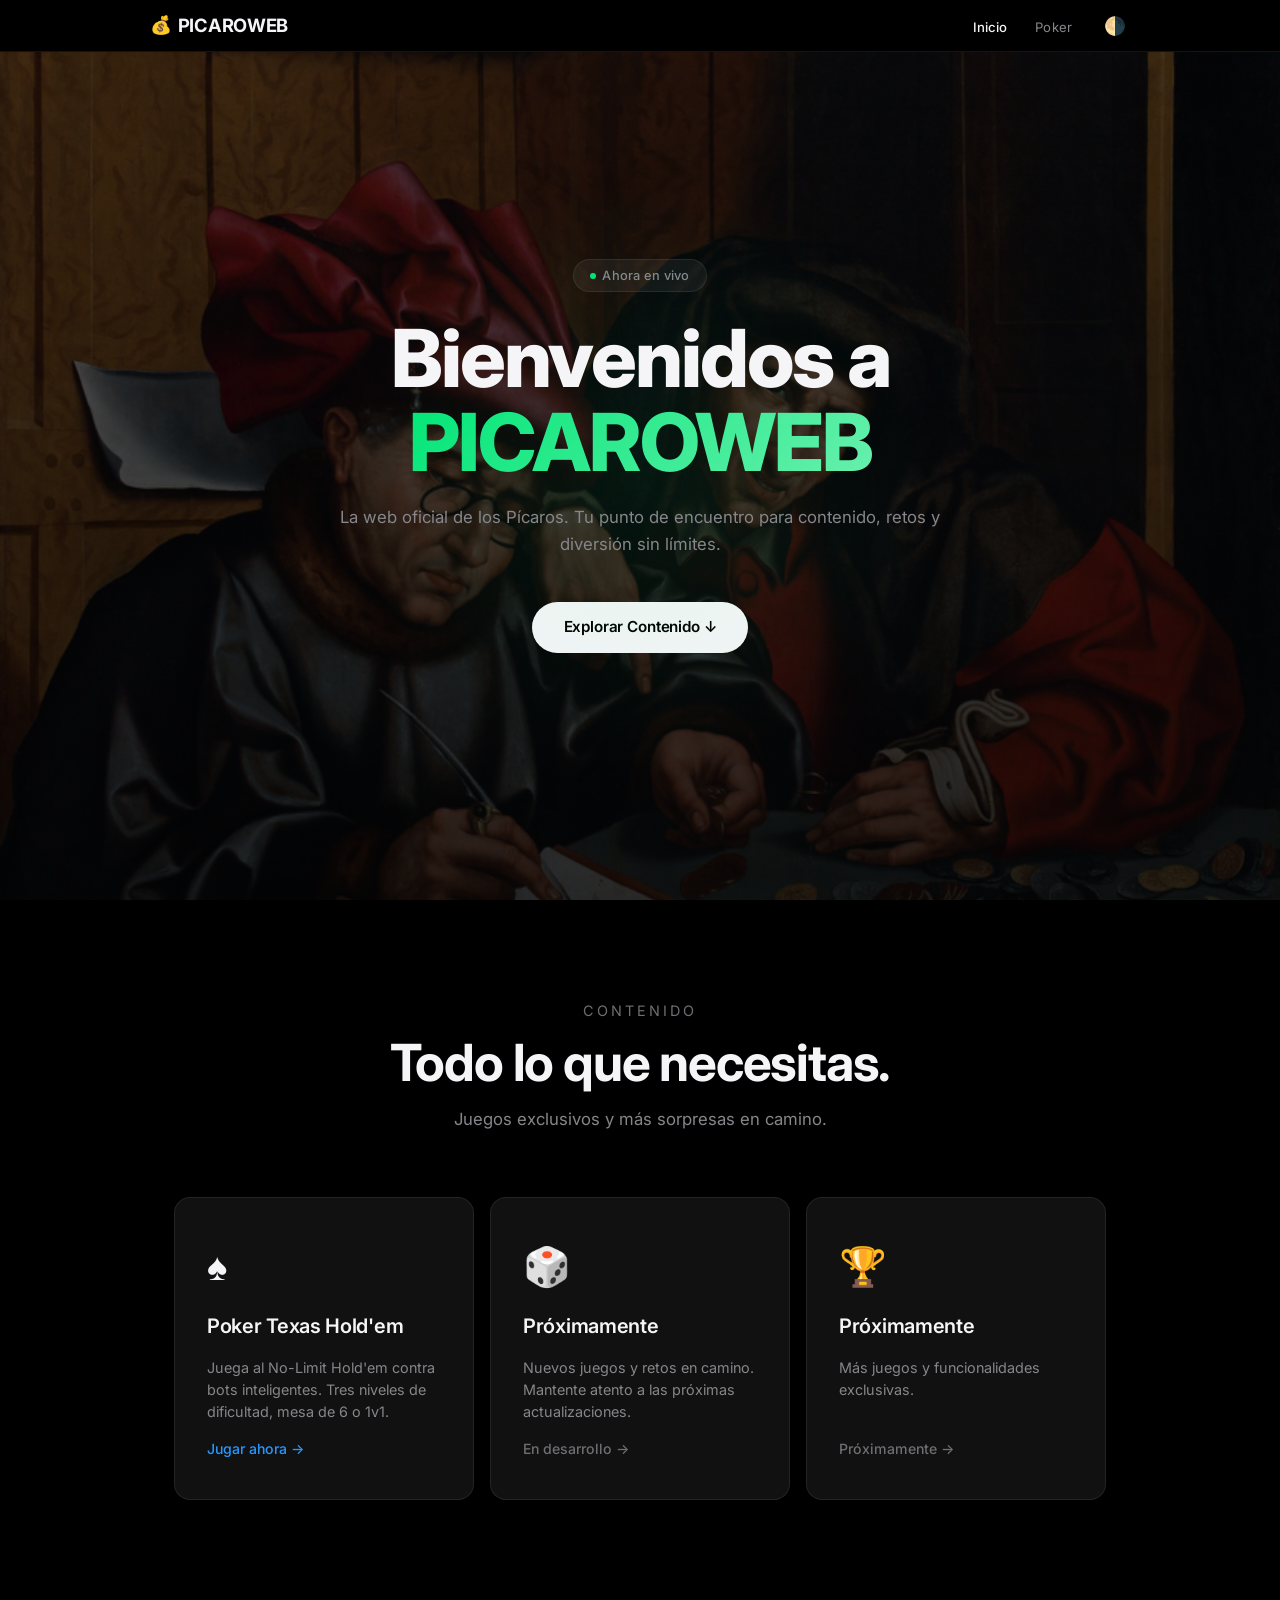
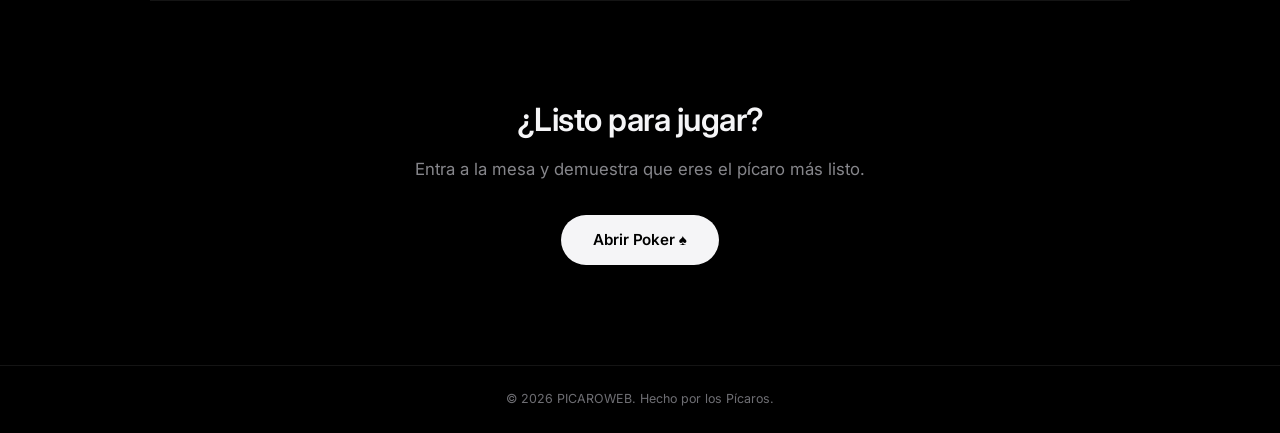
==== index.html @ 80fe86e7 "Add files via upload" ====
<!DOCTYPE html>
<html lang="es">

<head>
    <meta charset="UTF-8">
    <meta name="viewport" content="width=device-width, initial-scale=1.0">
    <meta name="description" content="PICAROWEB — La web oficial de los Pícaros. Juegos, contenido y más.">
    <meta name="theme-color" content="#000000">
    <title>PICAROWEB — La Web de los Pícaros</title>
    <link rel="stylesheet" href="css/global.css">
    <link rel="icon"
        href="data:image/svg+xml,<svg xmlns='http://www.w3.org/2000/svg' viewBox='0 0 100 100'><text y='.9em' font-size='90'>💰</text></svg>">
</head>

<body>
    <div class="page">

        <!-- ============ HERO ============ -->
        <section class="hero">
            <div class="hero-badge">
                <span class="dot"></span>
                Ahora en vivo
            </div>

            <h1 class="headline-xl hero-title">
                Bienvenidos a<br><span class="accent">PICAROWEB</span>
            </h1>

            <p class="body-text hero-subtitle">
                La web oficial de los Pícaros. Tu punto de encuentro para contenido, retos y diversión sin límites.
            </p>

            <div class="btn-group">
                <a href="#explorar" class="btn btn-primary">Explorar Contenido ↓</a>
            </div>
        </section>

        <!-- ============ FEATURES ============ -->
        <section class="section" id="explorar">
            <span class="body-text-sm"
                style="text-transform:uppercase; letter-spacing:3px; margin-bottom:12px;">Contenido</span>
            <h2 class="headline-lg fade-in">Todo lo que necesitas.</h2>
            <p class="body-text mt-sm fade-in" style="margin-left:auto;margin-right:auto;">
                Juegos exclusivos y más sorpresas en camino.
            </p>

            <div class="features-grid mt-lg">
                <!-- Poker Card -->
                <a href="poker.html" class="feature-card fade-in" style="text-decoration:none;">
                    <span class="card-icon">♠</span>
                    <h3 class="card-title">Poker Texas Hold'em</h3>
                    <p class="card-desc">
                        Juega al No-Limit Hold'em contra bots inteligentes.
                        Tres niveles de dificultad, mesa de 6 o 1v1.
                    </p>
                    <span class="card-link">Jugar ahora</span>
                </a>

                <!-- Coming Soon Card -->
                <div class="feature-card fade-in">
                    <span class="card-icon">🎲</span>
                    <h3 class="card-title">Próximamente</h3>
                    <p class="card-desc">
                        Nuevos juegos y retos en camino. Mantente atento a las próximas actualizaciones.
                    </p>
                    <span class="card-link" style="color:var(--text-muted);">En desarrollo</span>
                </div>

                <!-- Coming Soon Card 2 -->
                <div class="feature-card fade-in">
                    <span class="card-icon">🏆</span>
                    <h3 class="card-title">Próximamente</h3>
                    <p class="card-desc">
                        Más juegos y funcionalidades exclusivas.
                    </p>
                    <span class="card-link" style="color:var(--text-muted);">Próximamente</span>
                </div>
            </div>
        </section>

        <!-- ============ CTA SECTION ============ -->
        <div class="divider"></div>
        <section class="section fade-in">
            <h2 class="headline-md">¿Listo para jugar?</h2>
            <p class="body-text mt-sm mx-auto">
                Entra a la mesa y demuestra que eres el pícaro más listo.
            </p>
            <div class="mt-md">
                <a href="poker.html" class="btn btn-primary">Abrir Poker ♠</a>
            </div>
        </section>

        <!-- ============ FOOTER ============ -->
        <footer class="footer">
            <p class="footer-text">© 2026 PICAROWEB. Hecho por los Pícaros.</p>
        </footer>
    </div>

    <script src="js/nav.js"></script>
    <script>injectNav('home');</script>
</body>

</html>
---- css/global.css ----
/* ============================================================
   global.css — PICAROWEB Shared Design System
   Apple-inspired clean, minimal aesthetics
   ============================================================ */

@import url('https://fonts.googleapis.com/css2?family=Inter:wght@300;400;500;600;700;800;900&display=swap');

/* ---- CSS Variables ---- */
:root {
    --bg: #000000;
    --bg-alt: #0a0a0a;
    --bg-card: #111111;
    --bg-card-hover: #1a1a1a;
    --surface: #161616;
    --border: rgba(255, 255, 255, 0.08);
    --border-hover: rgba(255, 255, 255, 0.15);
    --text: #f5f5f7;
    --text-dim: #86868b;
    --text-muted: #6e6e73;
    --accent: #00e676;
    --accent-glow: rgba(0, 230, 118, 0.15);
    --accent-blue: #2997ff;
    --accent-purple: #bf5af2;
    --accent-orange: #ff9f0a;
    --accent-red: #ff453a;
    --white: #f5f5f7;
    --font: 'Inter', -apple-system, BlinkMacSystemFont, 'Segoe UI', sans-serif;
    --nav-height: 52px;
    --transition: 0.3s cubic-bezier(0.25, 0.1, 0.25, 1);
    --transition-slow: 0.6s cubic-bezier(0.25, 0.1, 0.25, 1);
    --shadow-sm: 0 2px 8px rgba(0, 0, 0, 0.3);
    --shadow-md: 0 4px 20px rgba(0, 0, 0, 0.4);
    --shadow-lg: 0 8px 40px rgba(0, 0, 0, 0.5);
    --radius: 16px;
    --radius-sm: 10px;
    --radius-lg: 24px;
}

/* ---- Light Mode Overrides ---- */
:root.light-mode {
    --bg: #ffffff;
    --bg-alt: #f0f0f5;
    --bg-card: #f9f9fb;
    --bg-card-hover: #ffffff;
    --surface: #f5f5f7;
    --border: rgba(0, 0, 0, 0.1);
    --border-hover: rgba(0, 0, 0, 0.2);
    --text: #1d1d1f;
    --text-dim: #424245;
    --text-muted: #86868b;
    --accent: #2c9c58;
}

/* ---- Reset ---- */
*,
*::before,
*::after {
    box-sizing: border-box;
    margin: 0;
    padding: 0;
}

html {
    scroll-behavior: smooth;
    -webkit-text-size-adjust: 100%;
}

body {
    font-family: var(--font);
    background: var(--bg);
    color: var(--text);
    line-height: 1.5;
    -webkit-font-smoothing: antialiased;
    -moz-osx-font-smoothing: grayscale;
    overflow-x: hidden;
}

a {
    color: inherit;
    text-decoration: none;
}

img {
    max-width: 100%;
    display: block;
}

button {
    font-family: var(--font);
    cursor: pointer;
}

/* ---- Navigation ---- */
.nav {
    position: fixed;
    top: 0;
    left: 0;
    right: 0;
    height: var(--nav-height);
    background: rgba(0, 0, 0, 0.72);
    backdrop-filter: saturate(180%) blur(20px);
    -webkit-backdrop-filter: saturate(180%) blur(20px);
    border-bottom: 1px solid var(--border);
    z-index: 9999;
    display: flex;
    align-items: center;
    justify-content: center;
}

.nav-inner {
    width: 100%;
    max-width: 1024px;
    padding: 0 22px;
    display: flex;
    align-items: center;
    justify-content: space-between;
}

.nav-brand {
    font-size: 1.15rem;
    font-weight: 700;
    letter-spacing: -0.3px;
    color: var(--text);
    display: flex;
    align-items: center;
    gap: 6px;
    transition: var(--transition);
}

.nav-brand:hover {
    opacity: 0.8;
}

.nav-brand .brand-icon {
    font-size: 1.1rem;
}

.nav-links {
    display: flex;
    align-items: center;
    gap: 28px;
    list-style: none;
}

.nav-links a {
    font-size: 0.82rem;
    font-weight: 400;
    color: var(--text-dim);
    transition: var(--transition);
    letter-spacing: 0.01em;
}

.nav-links a:hover {
    color: var(--text);
}

.nav-links a.active {
    color: var(--text);
    font-weight: 500;
}

/* Mobile hamburger */
.nav-toggle {
    display: none;
    background: none;
    border: none;
    color: var(--text);
    font-size: 1.4rem;
    padding: 4px;
}

.nav-mobile-menu {
    display: none;
    position: fixed;
    top: var(--nav-height);
    left: 0;
    right: 0;
    bottom: 0;
    background: rgba(0, 0, 0, 0.95);
    backdrop-filter: blur(20px);
    -webkit-backdrop-filter: blur(20px);
    z-index: 9998;
    flex-direction: column;
    align-items: center;
    justify-content: flex-start;
    padding-top: 60px;
    gap: 4px;
}

.nav-mobile-menu.open {
    display: flex;
}

.nav-mobile-menu a {
    font-size: 1.1rem;
    font-weight: 400;
    color: var(--text-dim);
    padding: 16px 40px;
    width: 100%;
    text-align: center;
    border-bottom: 1px solid var(--border);
    transition: var(--transition);
}

.nav-mobile-menu a:hover {
    color: var(--text);
    background: rgba(255, 255, 255, 0.03);
}

@media (max-width: 768px) {
    .nav-links {
        display: none;
    }

    .nav-toggle {
        display: block;
    }
}

/* ---- Page Container ---- */
.page {
    padding-top: var(--nav-height);
    min-height: 100vh;
}

/* ---- Typography ---- */
.headline-xl {
    font-size: clamp(2.8rem, 7vw, 5rem);
    font-weight: 800;
    letter-spacing: -2px;
    line-height: 1.05;
}

.headline-lg {
    font-size: clamp(2rem, 5vw, 3.2rem);
    font-weight: 700;
    letter-spacing: -1.2px;
    line-height: 1.1;
}

.headline-md {
    font-size: clamp(1.4rem, 3vw, 2rem);
    font-weight: 600;
    letter-spacing: -0.5px;
    line-height: 1.2;
}

.body-text {
    font-size: 1.05rem;
    color: var(--text-dim);
    line-height: 1.6;
    font-weight: 400;
    max-width: 600px;
}

.body-text-sm {
    font-size: 0.9rem;
    color: var(--text-muted);
    line-height: 1.5;
}

/* ---- Sections ---- */
.section {
    padding: 100px 24px;
    display: flex;
    flex-direction: column;
    align-items: center;
    text-align: center;
    position: relative;
}

.section-narrow {
    max-width: 980px;
    margin: 0 auto;
    width: 100%;
}

/* ---- Hero Section ---- */
.hero {
    min-height: calc(100vh - var(--nav-height));
    display: flex;
    flex-direction: column;
    align-items: center;
    justify-content: center;
    text-align: center;
    padding: 80px 24px 120px;
    position: relative;
    overflow: hidden;
    background: linear-gradient(rgba(0, 0, 0, 0.6), rgba(0, 0, 0, 0.8)), url('../Cuadromoneda.jpg') center/cover no-repeat;
}

.hero::before {
    content: '';
    position: absolute;
    width: 600px;
    height: 600px;
    border-radius: 50%;
    background: radial-gradient(circle, var(--accent-glow) 0%, transparent 70%);
    top: 50%;
    left: 50%;
    transform: translate(-50%, -50%);
    pointer-events: none;
    opacity: 0.5;
}

.hero-badge {
    display: inline-flex;
    align-items: center;
    gap: 6px;
    padding: 6px 16px;
    border-radius: 100px;
    background: rgba(255, 255, 255, 0.06);
    border: 1px solid var(--border);
    font-size: 0.8rem;
    color: var(--text-dim);
    font-weight: 500;
    margin-bottom: 24px;
    letter-spacing: 0.02em;
}

.hero-badge .dot {
    width: 6px;
    height: 6px;
    border-radius: 50%;
    background: var(--accent);
    animation: pulse-dot 2s ease infinite;
}

.hero-title {
    margin-bottom: 20px;
    position: relative;
    z-index: 1;
}

.hero-title .accent {
    background: linear-gradient(135deg, var(--accent), #69f0ae);
    -webkit-background-clip: text;
    -webkit-text-fill-color: transparent;
    background-clip: text;
}

.hero-subtitle {
    margin-bottom: 44px;
    position: relative;
    z-index: 1;
}

/* ---- Buttons ---- */
.btn {
    display: inline-flex;
    align-items: center;
    justify-content: center;
    gap: 8px;
    padding: 14px 32px;
    border-radius: 100px;
    font-size: 0.95rem;
    font-weight: 600;
    border: none;
    transition: var(--transition);
    letter-spacing: -0.01em;
}

.btn:active {
    transform: scale(0.97);
}

.btn-primary {
    background: var(--text);
    color: var(--bg);
}

.btn-primary:hover {
    opacity: 0.85;
    transform: translateY(-1px);
}

.btn-secondary {
    background: transparent;
    color: var(--accent-blue);
    border: none;
    font-size: 0.95rem;
}

.btn-secondary:hover {
    text-decoration: underline;
}

.btn-outline {
    background: transparent;
    border: 1px solid var(--border-hover);
    color: var(--text);
}

.btn-outline:hover {
    background: rgba(255, 255, 255, 0.05);
    border-color: rgba(255, 255, 255, 0.25);
}

.btn-group {
    display: flex;
    gap: 12px;
    align-items: center;
    flex-wrap: wrap;
    justify-content: center;
}

/* ---- Feature Cards ---- */
.features-grid {
    display: grid;
    grid-template-columns: repeat(auto-fit, minmax(280px, 1fr));
    gap: 16px;
    max-width: 980px;
    width: 100%;
    padding: 0 24px;
    margin-top: 48px;
}

.feature-card {
    background: var(--bg-card);
    border: 1px solid var(--border);
    border-radius: var(--radius);
    padding: 40px 32px;
    text-align: left;
    transition: var(--transition);
    display: flex;
    flex-direction: column;
    gap: 16px;
    position: relative;
    overflow: hidden;
}

.feature-card:hover {
    border-color: var(--border-hover);
    background: var(--bg-card-hover);
    transform: translateY(-4px);
    box-shadow: var(--shadow-md);
}

.feature-card .card-icon {
    font-size: 2.4rem;
}

.feature-card .card-title {
    font-size: 1.25rem;
    font-weight: 600;
    letter-spacing: -0.3px;
}

.feature-card .card-desc {
    font-size: 0.9rem;
    color: var(--text-dim);
    line-height: 1.5;
}

.feature-card .card-link {
    font-size: 0.88rem;
    color: var(--accent-blue);
    font-weight: 500;
    display: inline-flex;
    align-items: center;
    gap: 4px;
    margin-top: auto;
    transition: var(--transition);
}

.feature-card .card-link:hover {
    gap: 8px;
}

.feature-card .card-link::after {
    content: '→';
}

/* ---- Divider ---- */
.divider {
    width: 100%;
    max-width: 980px;
    height: 1px;
    background: var(--border);
    margin: 0 auto;
}

/* ---- Footer ---- */
.footer {
    padding: 24px;
    text-align: center;
    border-top: 1px solid var(--border);
}

.footer-text {
    font-size: 0.78rem;
    color: var(--text-muted);
    font-weight: 400;
}

/* ---- Scroll Animations ---- */
.fade-in {
    opacity: 0;
    transform: translateY(30px);
    transition: opacity 0.7s ease, transform 0.7s ease;
}

.fade-in.visible {
    opacity: 1;
    transform: translateY(0);
}

/* ---- Animations ---- */
@keyframes pulse-dot {

    0%,
    100% {
        opacity: 1;
        transform: scale(1);
    }

    50% {
        opacity: 0.5;
        transform: scale(1.5);
    }
}

@keyframes float {

    0%,
    100% {
        transform: translateY(0);
    }

    50% {
        transform: translateY(-10px);
    }
}

/* ---- Utility ---- */
.mt-sm {
    margin-top: 16px;
}

.mt-md {
    margin-top: 32px;
}

.mt-lg {
    margin-top: 64px;
}

.text-center {
    text-align: center;
}

.mx-auto {
    margin-left: auto;
    margin-right: auto;
}

/* ---- Responsive ---- */
@media (max-width: 768px) {
    .section {
        padding: 64px 20px;
    }

    .hero {
        padding: 60px 20px 80px;
    }

    .features-grid {
        grid-template-columns: 1fr;
        padding: 0;
    }

    .feature-card {
        padding: 28px 24px;
    }
}

@media (max-width: 374px) {
    .headline-xl {
        font-size: 2.2rem;
        letter-spacing: -1px;
    }

    .hero-badge {
        font-size: 0.7rem;
    }
}
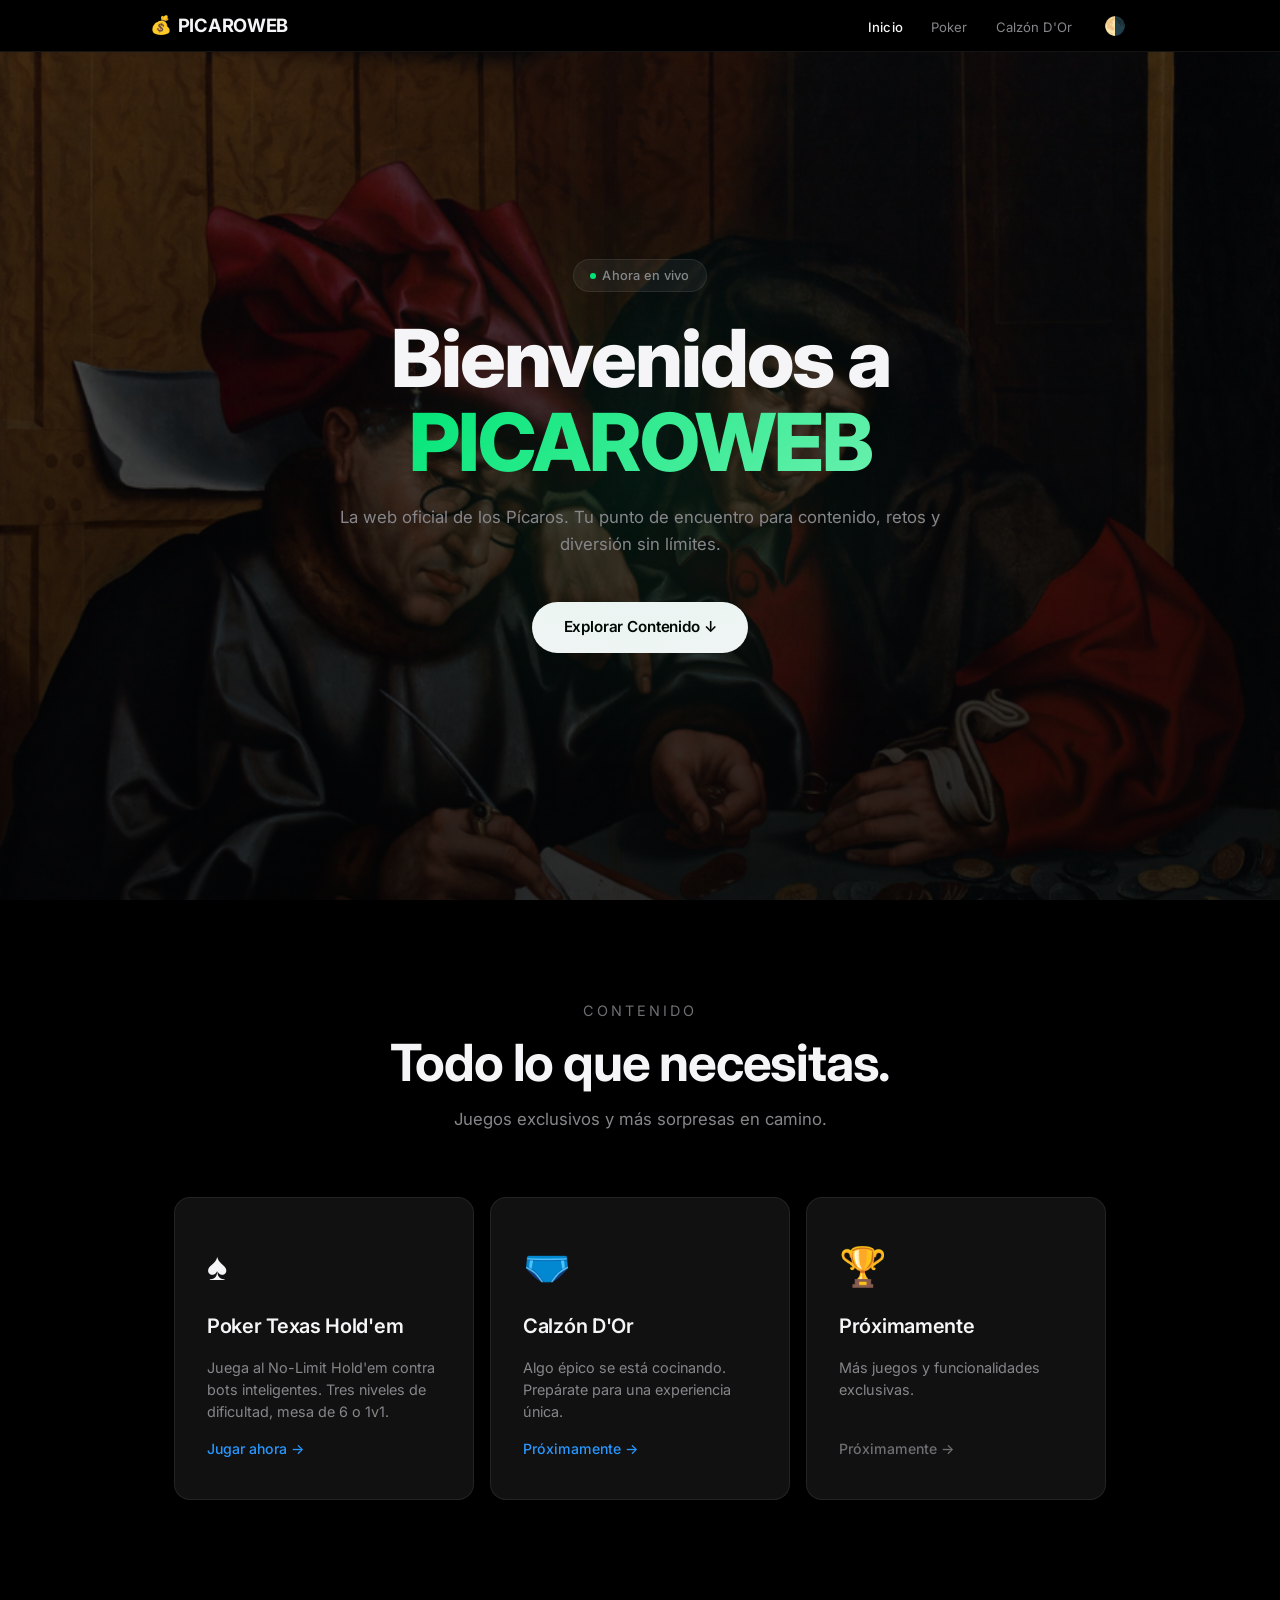
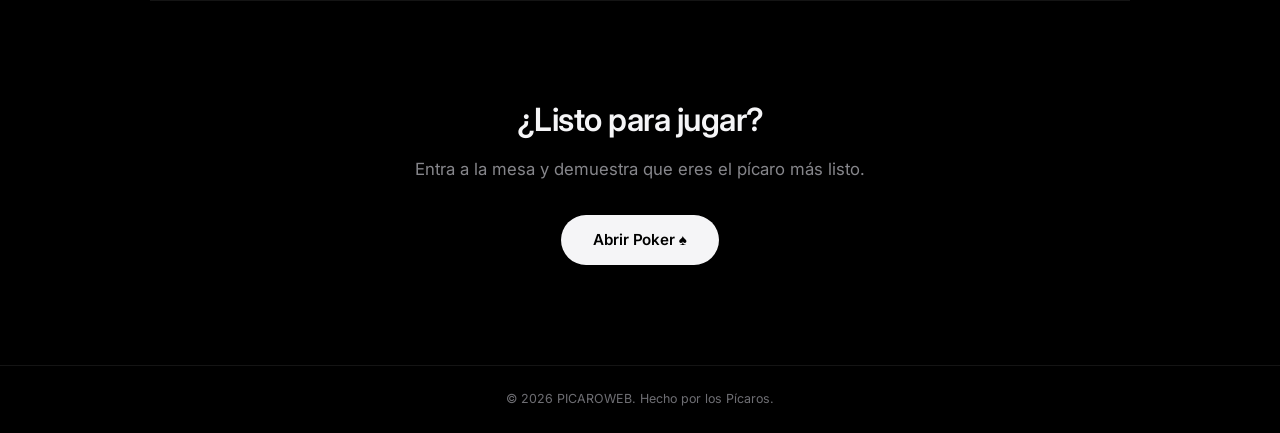
==== commit c61fa28a: "Add files via upload" ====
--- a/index.html
+++ b/index.html
@@ -56,15 +56,15 @@
                     <span class="card-link">Jugar ahora</span>
                 </a>
 
-                <!-- Coming Soon Card -->
-                <div class="feature-card fade-in">
-                    <span class="card-icon">🎲</span>
-                    <h3 class="card-title">Próximamente</h3>
+                <!-- Calzón D'Or Card -->
+                <a href="calzondor.html" class="feature-card fade-in" style="text-decoration:none;">
+                    <span class="card-icon">🩲</span>
+                    <h3 class="card-title">Calzón D'Or</h3>
                     <p class="card-desc">
-                        Nuevos juegos y retos en camino. Mantente atento a las próximas actualizaciones.
+                        Algo épico se está cocinando. Prepárate para una experiencia única.
                     </p>
-                    <span class="card-link" style="color:var(--text-muted);">En desarrollo</span>
-                </div>
+                    <span class="card-link">Próximamente</span>
+                </a>
 
                 <!-- Coming Soon Card 2 -->
                 <div class="feature-card fade-in">
--- a/css/global.css
+++ b/css/global.css
@@ -51,6 +51,32 @@
     --accent: #2c9c58;
 }
 
+/* Hero always has a dark background image, so force light text in light-mode */
+:root.light-mode .hero {
+    color: #f5f5f7;
+}
+
+:root.light-mode .hero .headline-xl,
+:root.light-mode .hero .hero-title {
+    color: #f5f5f7;
+}
+
+:root.light-mode .hero .body-text,
+:root.light-mode .hero .hero-subtitle {
+    color: rgba(255, 255, 255, 0.7);
+}
+
+:root.light-mode .hero .hero-badge {
+    background: rgba(255, 255, 255, 0.1);
+    border-color: rgba(255, 255, 255, 0.15);
+    color: rgba(255, 255, 255, 0.7);
+}
+
+:root.light-mode .hero .btn-primary {
+    background: #f5f5f7;
+    color: #1d1d1f;
+}
+
 /* ---- Reset ---- */
 *,
 *::before,
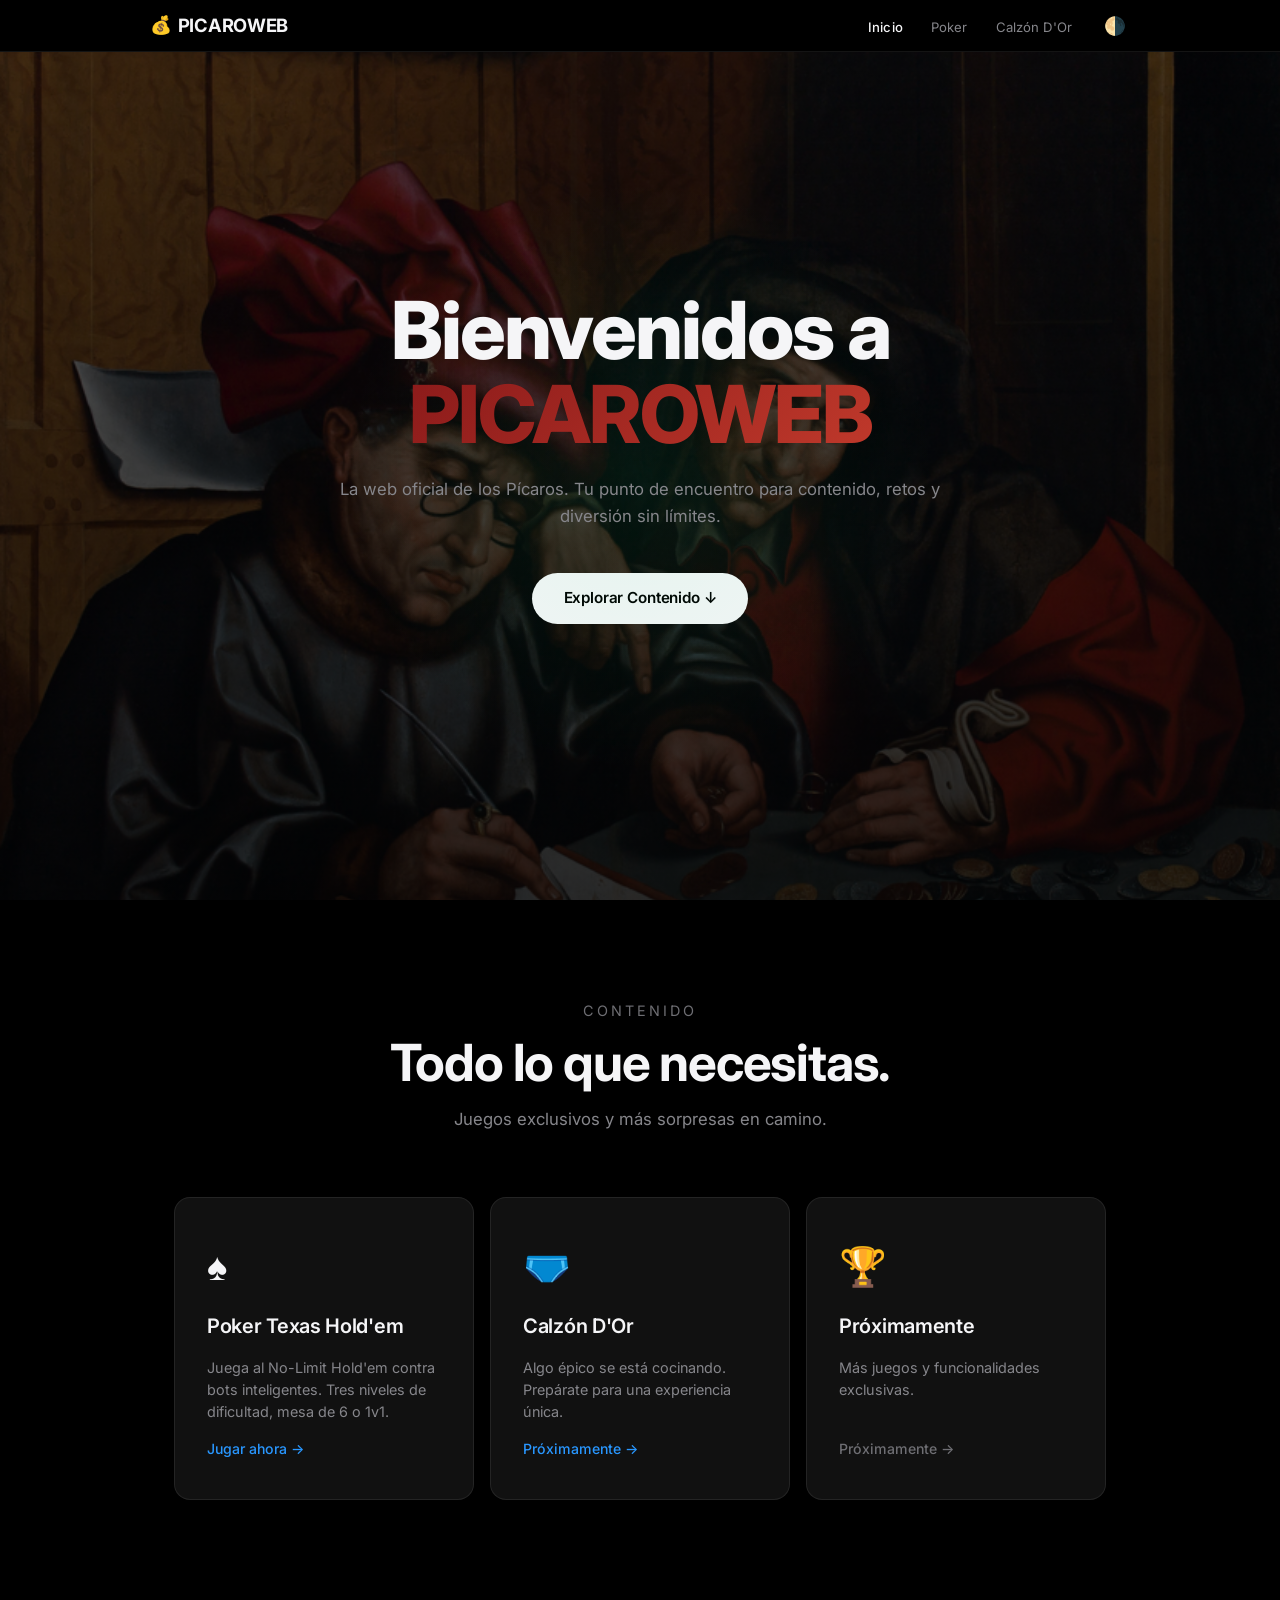
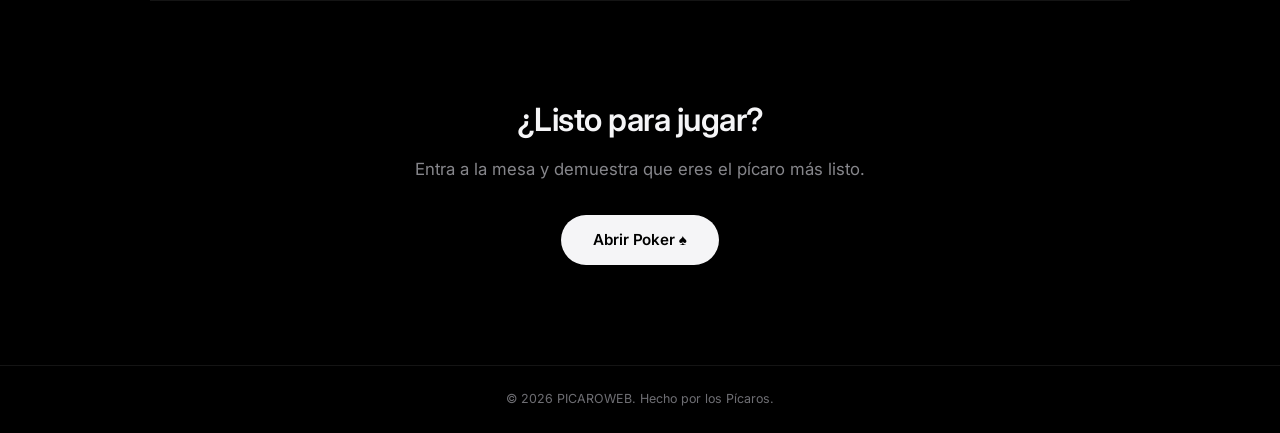
==== commit 816ede67: "Add files via upload" ====
--- a/index.html
+++ b/index.html
@@ -7,7 +7,7 @@
     <meta name="description" content="PICAROWEB — La web oficial de los Pícaros. Juegos, contenido y más.">
     <meta name="theme-color" content="#000000">
     <title>PICAROWEB — La Web de los Pícaros</title>
-    <link rel="stylesheet" href="css/global.css">
+    <link rel="stylesheet" href="css/global.css?v=3">
     <link rel="icon"
         href="data:image/svg+xml,<svg xmlns='http://www.w3.org/2000/svg' viewBox='0 0 100 100'><text y='.9em' font-size='90'>💰</text></svg>">
 </head>
@@ -17,10 +17,7 @@
 
         <!-- ============ HERO ============ -->
         <section class="hero">
-            <div class="hero-badge">
-                <span class="dot"></span>
-                Ahora en vivo
-            </div>
+
 
             <h1 class="headline-xl hero-title">
                 Bienvenidos a<br><span class="accent">PICAROWEB</span>
@@ -96,7 +93,7 @@
         </footer>
     </div>
 
-    <script src="js/nav.js"></script>
+    <script src="js/nav.js?v=3"></script>
     <script>injectNav('home');</script>
 </body>
 
--- a/css/global.css
+++ b/css/global.css
@@ -133,6 +133,26 @@
     justify-content: center;
 }
 
+/* Light mode nav */
+:root.light-mode .nav {
+    background: rgba(255, 255, 255, 0.85);
+}
+
+:root.light-mode .nav-mobile-menu {
+    background: rgba(255, 255, 255, 0.97);
+}
+
+:root.light-mode .nav-mobile-menu a {
+    color: var(--text-dim);
+    border-bottom-color: var(--border);
+}
+
+:root.light-mode .nav-mobile-menu a:hover,
+:root.light-mode .nav-mobile-menu a.active {
+    color: var(--text);
+    background: rgba(0, 0, 0, 0.03);
+}
+
 .nav-inner {
     width: 100%;
     max-width: 1024px;
@@ -359,7 +379,7 @@
 }
 
 .hero-title .accent {
-    background: linear-gradient(135deg, var(--accent), #69f0ae);
+    background: linear-gradient(135deg, #8b1a1a, #c0392b);
     -webkit-background-clip: text;
     -webkit-text-fill-color: transparent;
     background-clip: text;
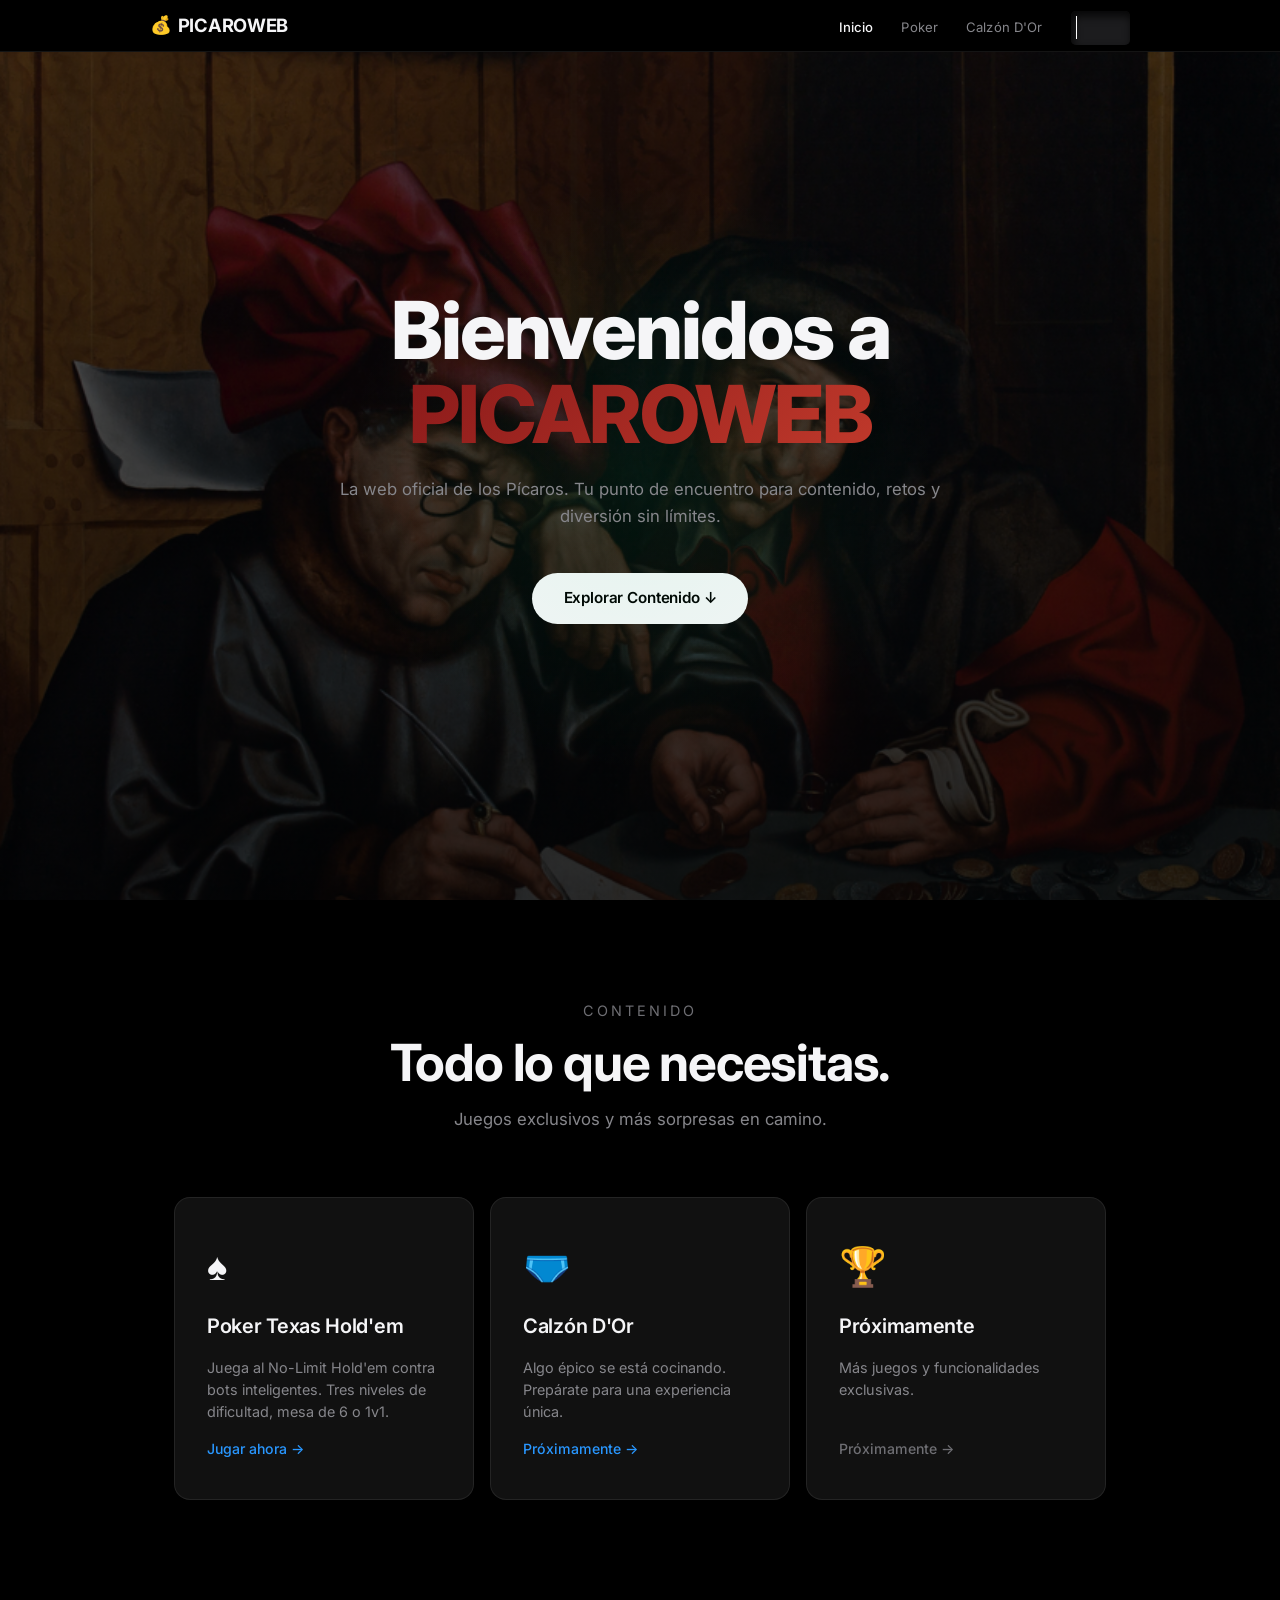
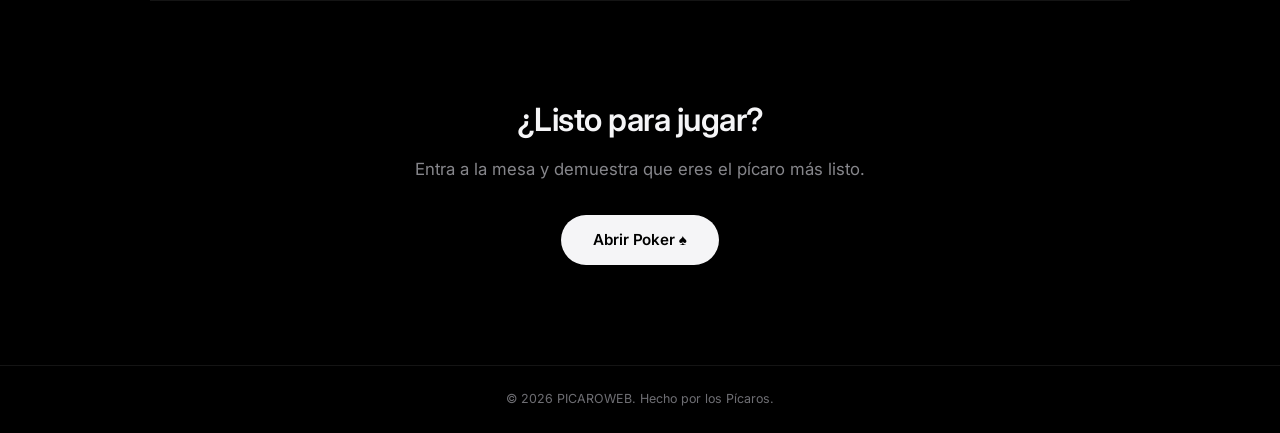
==== commit 5592aa12: "Add files via upload" ====
--- a/index.html
+++ b/index.html
@@ -7,7 +7,7 @@
     <meta name="description" content="PICAROWEB — La web oficial de los Pícaros. Juegos, contenido y más.">
     <meta name="theme-color" content="#000000">
     <title>PICAROWEB — La Web de los Pícaros</title>
-    <link rel="stylesheet" href="css/global.css?v=3">
+    <link rel="stylesheet" href="css/global.css?v=5">
     <link rel="icon"
         href="data:image/svg+xml,<svg xmlns='http://www.w3.org/2000/svg' viewBox='0 0 100 100'><text y='.9em' font-size='90'>💰</text></svg>">
 </head>
@@ -93,7 +93,7 @@
         </footer>
     </div>
 
-    <script src="js/nav.js?v=3"></script>
+    <script src="js/nav.js?v=5"></script>
     <script>injectNav('home');</script>
 </body>
 
--- a/css/global.css
+++ b/css/global.css
@@ -629,4 +629,60 @@
     .hero-badge {
         font-size: 0.7rem;
     }
+}
+
+/* ---- THEME SWITCH UIVERSE BY Praashoo7 ---- */
+.theme-switch {
+    font-size: 17px;
+    position: relative;
+    display: inline-block;
+    width: 3.5em;
+    height: 2em;
+}
+
+.theme-switch input {
+    opacity: 0;
+    width: 0;
+    height: 0;
+}
+
+.theme-switch .slider {
+    position: absolute;
+    cursor: pointer;
+    top: 0;
+    left: 0;
+    right: 0;
+    bottom: 0;
+    background-color: #1c1c1e;
+    /* Dark mode base */
+    box-shadow: inset 2px 5px 10px rgba(0, 0, 0, 0.8);
+    transition: .4s;
+    border-radius: 5px;
+}
+
+.theme-switch .slider:before {
+    position: absolute;
+    content: "";
+    height: 1.4em;
+    width: 0.1em;
+    border-radius: 0px;
+    left: 0.3em;
+    bottom: 0.3em;
+    background-color: #ffffff;
+    /* Dark mode line */
+    transition: .4s;
+}
+
+body:root.light-mode .theme-switch .slider,
+.theme-switch input:checked+.slider {
+    background-color: #e5e5ea;
+    /* Light mode base */
+    box-shadow: inset 2px 5px 10px rgba(0, 0, 0, 0.1);
+}
+
+body:root.light-mode .theme-switch .slider:before,
+.theme-switch input:checked+.slider:before {
+    transform: translateX(2.8em) rotate(360deg);
+    background-color: #1d1d1f;
+    /* Light mode line */
 }
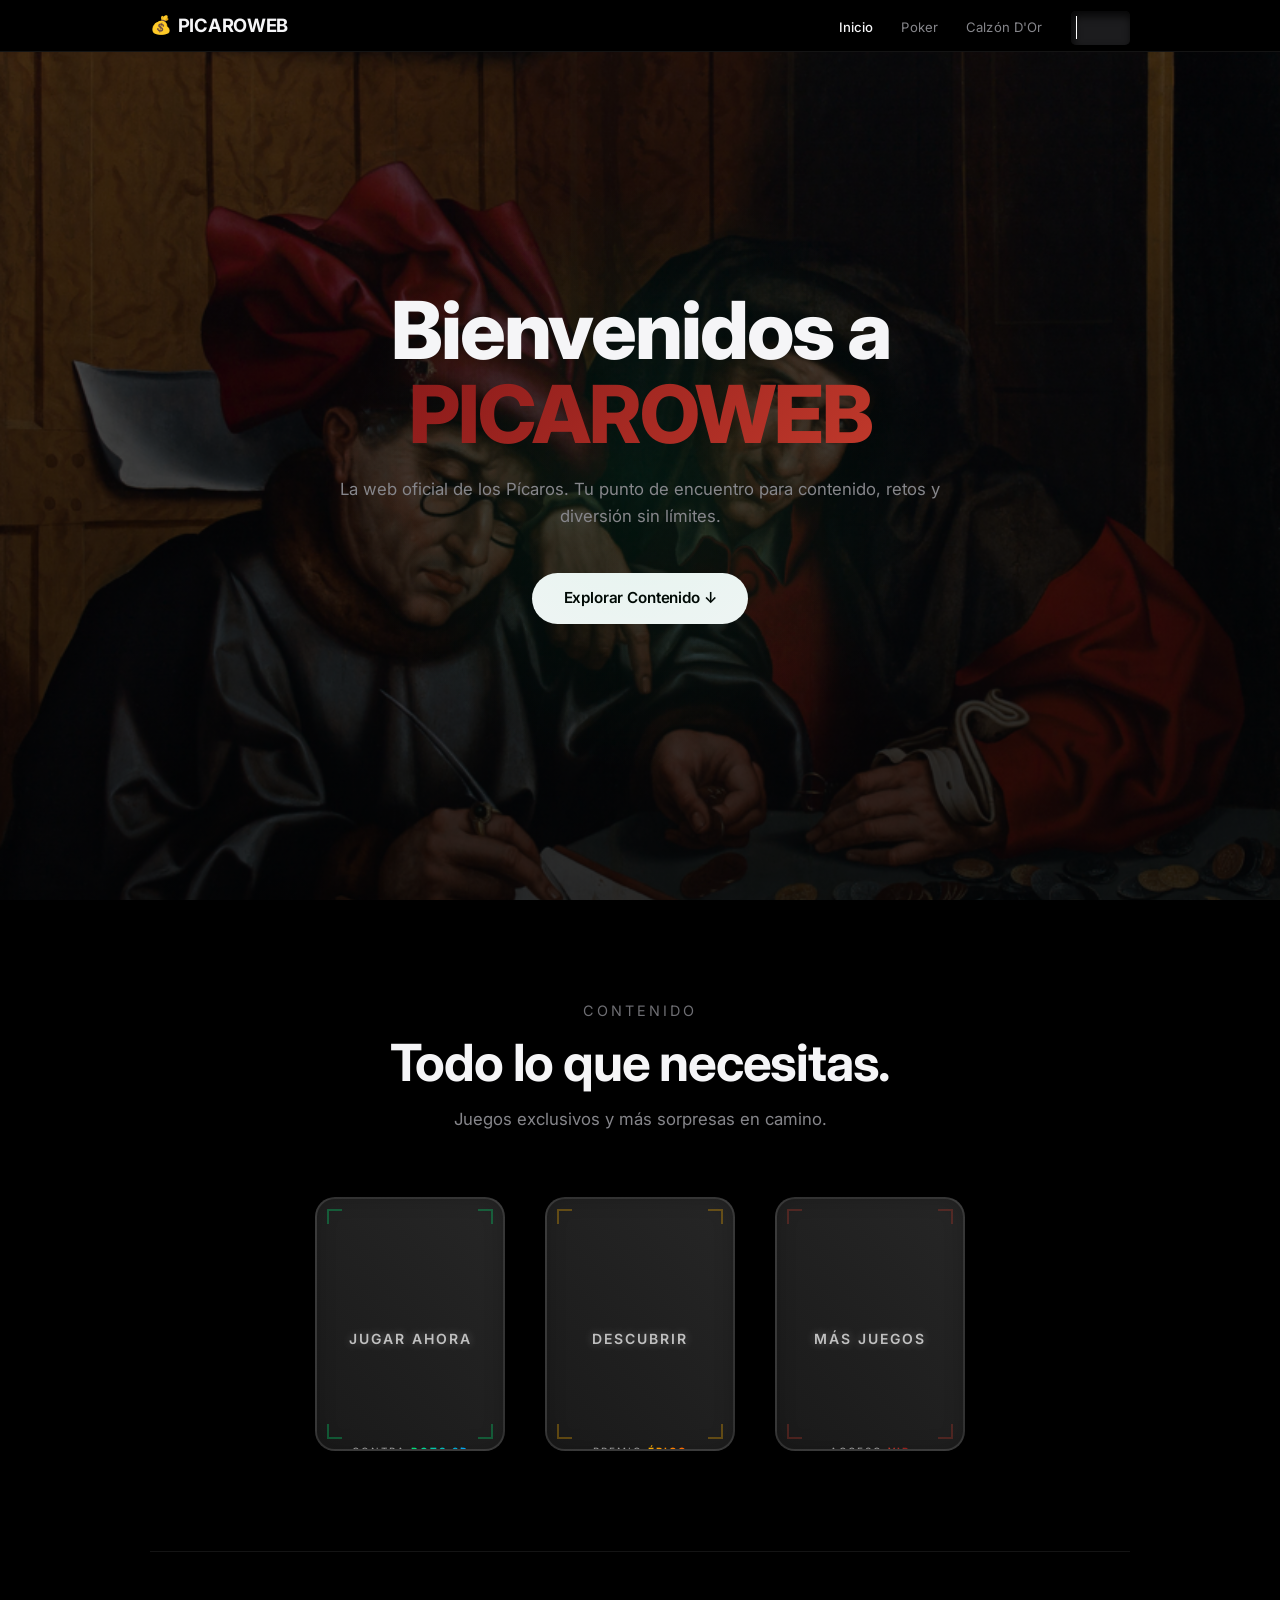
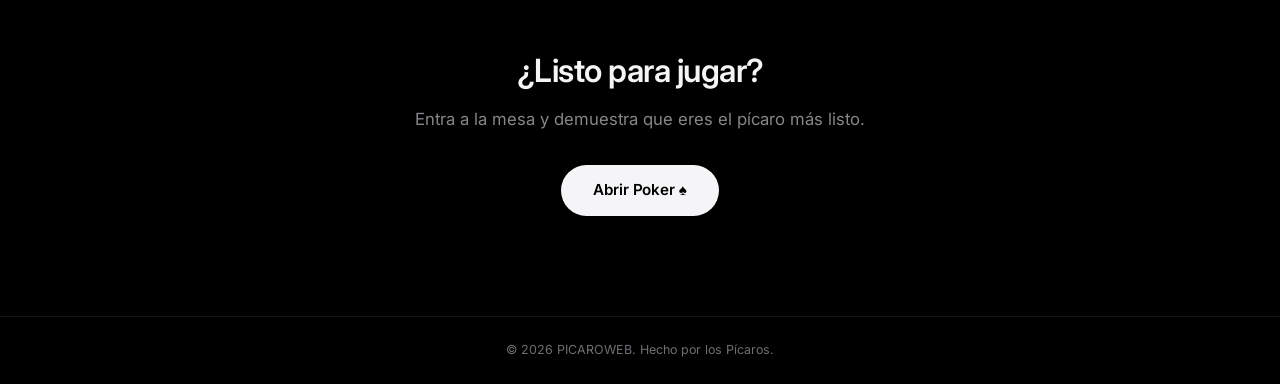
==== commit cd825330: "Add files via upload" ====
--- a/index.html
+++ b/index.html
@@ -41,37 +41,159 @@
                 Juegos exclusivos y más sorpresas en camino.
             </p>
 
-            <div class="features-grid mt-lg">
+            <div class="features-grid mt-lg"
+                style="display: flex; flex-wrap: wrap; justify-content: center; gap: 40px; border: none; background: transparent; padding:0;">
+
                 <!-- Poker Card -->
-                <a href="poker.html" class="feature-card fade-in" style="text-decoration:none;">
-                    <span class="card-icon">♠</span>
-                    <h3 class="card-title">Poker Texas Hold'em</h3>
-                    <p class="card-desc">
-                        Juega al No-Limit Hold'em contra bots inteligentes.
-                        Tres niveles de dificultad, mesa de 6 o 1v1.
-                    </p>
-                    <span class="card-link">Jugar ahora</span>
+                <a href="poker.html" class="cyber-container noselect theme-poker" style="text-decoration:none;">
+                    <div class="canvas">
+                        <div class="tracker tr-1"></div>
+                        <div class="tracker tr-2"></div>
+                        <div class="tracker tr-3"></div>
+                        <div class="tracker tr-4"></div>
+                        <div class="tracker tr-5"></div>
+                        <div class="tracker tr-6"></div>
+                        <div class="tracker tr-7"></div>
+                        <div class="tracker tr-8"></div>
+                        <div class="tracker tr-9"></div>
+                        <div class="tracker tr-10"></div>
+                        <div class="tracker tr-11"></div>
+                        <div class="tracker tr-12"></div>
+                        <div class="tracker tr-13"></div>
+                        <div class="tracker tr-14"></div>
+                        <div class="tracker tr-15"></div>
+                        <div class="tracker tr-16"></div>
+                        <div class="tracker tr-17"></div>
+                        <div class="tracker tr-18"></div>
+                        <div class="tracker tr-19"></div>
+                        <div class="tracker tr-20"></div>
+                        <div class="tracker tr-21"></div>
+                        <div class="tracker tr-22"></div>
+                        <div class="tracker tr-23"></div>
+                        <div class="tracker tr-24"></div>
+                        <div class="tracker tr-25"></div>
+                        <div class="cyber-card">
+                            <div class="cyber-card-content">
+                                <div class="cyber-card-glare"></div>
+                                <div class="cyber-lines"><span></span><span></span><span></span><span></span></div>
+                                <p class="cyber-prompt">JUGAR AHORA</p>
+                                <div class="cyber-title">POKER<br />HOLD'EM</div>
+                                <div class="glowing-elements">
+                                    <div class="glow-1"></div>
+                                    <div class="glow-2"></div>
+                                    <div class="glow-3"></div>
+                                </div>
+                                <div class="cyber-subtitle"><span>CONTRA</span><span class="cyber-highlight">BOTS
+                                        3D</span></div>
+                                <div class="card-particles"><span></span><span></span><span></span>
+                                    <span></span><span></span><span></span></div>
+                                <div class="corner-elements"><span></span><span></span><span></span><span></span></div>
+                                <div class="scan-line"></div>
+                            </div>
+                        </div>
+                    </div>
                 </a>
 
-                <!-- Calzón D'Or Card -->
-                <a href="calzondor.html" class="feature-card fade-in" style="text-decoration:none;">
-                    <span class="card-icon">🩲</span>
-                    <h3 class="card-title">Calzón D'Or</h3>
-                    <p class="card-desc">
-                        Algo épico se está cocinando. Prepárate para una experiencia única.
-                    </p>
-                    <span class="card-link">Próximamente</span>
+                <!-- Calzon D'Or Card -->
+                <a href="calzondor.html" class="cyber-container noselect theme-calzon" style="text-decoration:none;">
+                    <div class="canvas">
+                        <div class="tracker tr-1"></div>
+                        <div class="tracker tr-2"></div>
+                        <div class="tracker tr-3"></div>
+                        <div class="tracker tr-4"></div>
+                        <div class="tracker tr-5"></div>
+                        <div class="tracker tr-6"></div>
+                        <div class="tracker tr-7"></div>
+                        <div class="tracker tr-8"></div>
+                        <div class="tracker tr-9"></div>
+                        <div class="tracker tr-10"></div>
+                        <div class="tracker tr-11"></div>
+                        <div class="tracker tr-12"></div>
+                        <div class="tracker tr-13"></div>
+                        <div class="tracker tr-14"></div>
+                        <div class="tracker tr-15"></div>
+                        <div class="tracker tr-16"></div>
+                        <div class="tracker tr-17"></div>
+                        <div class="tracker tr-18"></div>
+                        <div class="tracker tr-19"></div>
+                        <div class="tracker tr-20"></div>
+                        <div class="tracker tr-21"></div>
+                        <div class="tracker tr-22"></div>
+                        <div class="tracker tr-23"></div>
+                        <div class="tracker tr-24"></div>
+                        <div class="tracker tr-25"></div>
+                        <div class="cyber-card">
+                            <div class="cyber-card-content">
+                                <div class="cyber-card-glare"></div>
+                                <div class="cyber-lines"><span></span><span></span><span></span><span></span></div>
+                                <p class="cyber-prompt">DESCUBRIR</p>
+                                <div class="cyber-title">CALZÓN<br />D'OR</div>
+                                <div class="glowing-elements">
+                                    <div class="glow-1"></div>
+                                    <div class="glow-2"></div>
+                                    <div class="glow-3"></div>
+                                </div>
+                                <div class="cyber-subtitle"><span>PREMIO</span><span
+                                        class="cyber-highlight">ÉPICO</span></div>
+                                <div class="card-particles"><span></span><span></span><span></span>
+                                    <span></span><span></span><span></span></div>
+                                <div class="corner-elements"><span></span><span></span><span></span><span></span></div>
+                                <div class="scan-line"></div>
+                            </div>
+                        </div>
+                    </div>
                 </a>
 
                 <!-- Coming Soon Card 2 -->
-                <div class="feature-card fade-in">
-                    <span class="card-icon">🏆</span>
-                    <h3 class="card-title">Próximamente</h3>
-                    <p class="card-desc">
-                        Más juegos y funcionalidades exclusivas.
-                    </p>
-                    <span class="card-link" style="color:var(--text-muted);">Próximamente</span>
+                <div class="cyber-container noselect theme-soon">
+                    <div class="canvas">
+                        <div class="tracker tr-1"></div>
+                        <div class="tracker tr-2"></div>
+                        <div class="tracker tr-3"></div>
+                        <div class="tracker tr-4"></div>
+                        <div class="tracker tr-5"></div>
+                        <div class="tracker tr-6"></div>
+                        <div class="tracker tr-7"></div>
+                        <div class="tracker tr-8"></div>
+                        <div class="tracker tr-9"></div>
+                        <div class="tracker tr-10"></div>
+                        <div class="tracker tr-11"></div>
+                        <div class="tracker tr-12"></div>
+                        <div class="tracker tr-13"></div>
+                        <div class="tracker tr-14"></div>
+                        <div class="tracker tr-15"></div>
+                        <div class="tracker tr-16"></div>
+                        <div class="tracker tr-17"></div>
+                        <div class="tracker tr-18"></div>
+                        <div class="tracker tr-19"></div>
+                        <div class="tracker tr-20"></div>
+                        <div class="tracker tr-21"></div>
+                        <div class="tracker tr-22"></div>
+                        <div class="tracker tr-23"></div>
+                        <div class="tracker tr-24"></div>
+                        <div class="tracker tr-25"></div>
+                        <div class="cyber-card">
+                            <div class="cyber-card-content">
+                                <div class="cyber-card-glare"></div>
+                                <div class="cyber-lines"><span></span><span></span><span></span><span></span></div>
+                                <p class="cyber-prompt">MÁS JUEGOS</p>
+                                <div class="cyber-title">EN<br />ESPERA</div>
+                                <div class="glowing-elements">
+                                    <div class="glow-1"></div>
+                                    <div class="glow-2"></div>
+                                    <div class="glow-3"></div>
+                                </div>
+                                <div class="cyber-subtitle"><span>ACCESO</span><span class="cyber-highlight">VIP</span>
+                                </div>
+                                <div class="card-particles"><span></span><span></span><span></span>
+                                    <span></span><span></span><span></span></div>
+                                <div class="corner-elements"><span></span><span></span><span></span><span></span></div>
+                                <div class="scan-line"></div>
+                            </div>
+                        </div>
+                    </div>
                 </div>
+
             </div>
         </section>
 
--- a/css/global.css
+++ b/css/global.css
@@ -685,4 +685,703 @@
     transform: translateX(2.8em) rotate(360deg);
     background-color: #1d1d1f;
     /* Light mode line */
+}
+
+/* ---- CYBER CARD UIVERSE ADAPTED ---- */
+.cyber-container {
+    position: relative;
+    width: 190px;
+    height: 254px;
+    transition: 200ms;
+}
+
+.cyber-container:active {
+    width: 180px;
+    height: 245px;
+}
+
+.cyber-card {
+    position: absolute;
+    inset: 0;
+    z-index: 0;
+    display: flex;
+    justify-content: center;
+    align-items: center;
+    border-radius: 20px;
+    transition: 700ms;
+    background: linear-gradient(45deg, #1a1a1a, #262626);
+    border: 2px solid rgba(255, 255, 255, 0.1);
+    overflow: hidden;
+    box-shadow: 0 0 20px rgba(0, 0, 0, 0.3), inset 0 0 20px rgba(0, 0, 0, 0.2);
+}
+
+.cyber-card-content {
+    position: relative;
+    width: 100%;
+    height: 100%;
+}
+
+.cyber-prompt {
+    bottom: 100px;
+    left: 50%;
+    transform: translateX(-50%);
+    z-index: 20;
+    font-size: 14px;
+    font-weight: 600;
+    letter-spacing: 2px;
+    transition: 300ms ease-in-out;
+    position: absolute;
+    text-align: center;
+    color: rgba(255, 255, 255, 0.7);
+    text-shadow: 0 0 10px rgba(255, 255, 255, 0.3);
+    white-space: nowrap;
+}
+
+.cyber-title {
+    opacity: 0;
+    transition: 300ms ease-in-out;
+    position: absolute;
+    font-size: 24px;
+    font-weight: 800;
+    letter-spacing: 2px;
+    line-height: 1.2;
+    text-align: center;
+    width: 100%;
+    padding-top: 20px;
+    background-clip: text;
+    -webkit-background-clip: text;
+    -webkit-text-fill-color: transparent;
+}
+
+.theme-poker .cyber-title {
+    background: linear-gradient(45deg, #00e676, #00a2ff);
+    background-clip: text;
+    -webkit-background-clip: text;
+    filter: drop-shadow(0 0 15px rgba(0, 230, 118, 0.3));
+}
+
+.theme-poker .cyber-highlight {
+    color: #00e676;
+    background: linear-gradient(90deg, #00e676, #00a2ff);
+    background-clip: text;
+    -webkit-background-clip: text;
+    -webkit-text-fill-color: transparent;
+}
+
+.theme-calzon .cyber-title {
+    background: linear-gradient(45deg, #ffb300, #ff5e00);
+    background-clip: text;
+    -webkit-background-clip: text;
+    filter: drop-shadow(0 0 15px rgba(255, 179, 0, 0.3));
+}
+
+.theme-calzon .cyber-highlight {
+    color: #ffb300;
+    background: linear-gradient(90deg, #ffb300, #ff5e00);
+    background-clip: text;
+    -webkit-background-clip: text;
+    -webkit-text-fill-color: transparent;
+}
+
+.theme-soon .cyber-title {
+    background: linear-gradient(45deg, #c0392b, #8b1a1a);
+    background-clip: text;
+    -webkit-background-clip: text;
+    filter: drop-shadow(0 0 15px rgba(192, 57, 43, 0.3));
+}
+
+.theme-soon .cyber-highlight {
+    color: #c0392b;
+    background: linear-gradient(90deg, #c0392b, #8b1a1a);
+    background-clip: text;
+    -webkit-background-clip: text;
+    -webkit-text-fill-color: transparent;
+}
+
+.cyber-subtitle {
+    position: absolute;
+    bottom: 20px;
+    width: 100%;
+    text-align: center;
+    font-size: 10px;
+    letter-spacing: 2px;
+    transform: translateY(30px);
+    color: rgba(255, 255, 255, 0.6);
+}
+
+.cyber-highlight {
+    margin-left: 5px;
+    font-weight: bold;
+}
+
+.glowing-elements {
+    position: absolute;
+    inset: 0;
+    pointer-events: none;
+}
+
+.glow-1,
+.glow-2,
+.glow-3 {
+    position: absolute;
+    width: 100px;
+    height: 100px;
+    border-radius: 50%;
+    filter: blur(15px);
+    opacity: 0;
+    transition: opacity 0.3s ease;
+}
+
+.theme-poker .glow-1,
+.theme-poker .glow-2,
+.theme-poker .glow-3 {
+    background: radial-gradient(circle at center, rgba(0, 230, 118, 0.3) 0%, transparent 70%);
+}
+
+.theme-calzon .glow-1,
+.theme-calzon .glow-2,
+.theme-calzon .glow-3 {
+    background: radial-gradient(circle at center, rgba(255, 179, 0, 0.3) 0%, transparent 70%);
+}
+
+.theme-soon .glow-1,
+.theme-soon .glow-2,
+.theme-soon .glow-3 {
+    background: radial-gradient(circle at center, rgba(192, 57, 43, 0.3) 0%, transparent 70%);
+}
+
+.glow-1 {
+    top: -20px;
+    left: -20px;
+}
+
+.glow-2 {
+    top: 50%;
+    right: -30px;
+    transform: translateY(-50%);
+}
+
+.glow-3 {
+    bottom: -20px;
+    left: 30%;
+}
+
+.card-particles span {
+    position: absolute;
+    width: 3px;
+    height: 3px;
+    border-radius: 50%;
+    opacity: 0;
+    transition: opacity 0.3s ease;
+}
+
+.theme-poker .card-particles span {
+    background: #00e676;
+}
+
+.theme-calzon .card-particles span {
+    background: #ffb300;
+}
+
+.theme-soon .card-particles span {
+    background: #c0392b;
+}
+
+.tracker:hover~.cyber-card .cyber-title {
+    opacity: 1;
+    transform: translateY(-10px);
+}
+
+.tracker:hover~.cyber-card .glowing-elements div {
+    opacity: 1;
+}
+
+.tracker:hover~.cyber-card .card-particles span {
+    animation: particleFloat 2s infinite;
+}
+
+@keyframes particleFloat {
+    0% {
+        transform: translate(0, 0);
+        opacity: 0;
+    }
+
+    50% {
+        opacity: 1;
+    }
+
+    100% {
+        transform: translate(calc(var(--x, 0) * 30px), calc(var(--y, 0) * 30px));
+        opacity: 0;
+    }
+}
+
+.card-particles span:nth-child(1) {
+    --x: 1;
+    --y: -1;
+    top: 40%;
+    left: 20%;
+}
+
+.card-particles span:nth-child(2) {
+    --x: -1;
+    --y: -1;
+    top: 60%;
+    right: 20%;
+}
+
+.card-particles span:nth-child(3) {
+    --x: 0.5;
+    --y: 1;
+    top: 20%;
+    left: 40%;
+}
+
+.card-particles span:nth-child(4) {
+    --x: -0.5;
+    --y: 1;
+    top: 80%;
+    right: 40%;
+}
+
+.card-particles span:nth-child(5) {
+    --x: 1;
+    --y: 0.5;
+    top: 30%;
+    left: 60%;
+}
+
+.card-particles span:nth-child(6) {
+    --x: -1;
+    --y: 0.5;
+    top: 70%;
+    right: 60%;
+}
+
+.theme-poker .cyber-card::before {
+    background: radial-gradient(circle at center, rgba(0, 230, 118, 0.1) 0%, rgba(0, 162, 255, 0.05) 50%, transparent 100%);
+}
+
+.theme-calzon .cyber-card::before {
+    background: radial-gradient(circle at center, rgba(255, 179, 0, 0.1) 0%, rgba(255, 94, 0, 0.05) 50%, transparent 100%);
+}
+
+.theme-soon .cyber-card::before {
+    background: radial-gradient(circle at center, rgba(192, 57, 43, 0.1) 0%, rgba(139, 26, 26, 0.05) 50%, transparent 100%);
+}
+
+.cyber-card::before {
+    content: "";
+    filter: blur(20px);
+    opacity: 0;
+    width: 150%;
+    height: 150%;
+    position: absolute;
+    left: 50%;
+    top: 50%;
+    transform: translate(-50%, -50%);
+    transition: opacity 0.3s ease;
+}
+
+.tracker:hover~.cyber-card::before {
+    opacity: 1;
+}
+
+.tracker {
+    position: absolute;
+    z-index: 200;
+    width: 100%;
+    height: 100%;
+}
+
+.tracker:hover {
+    cursor: pointer;
+}
+
+.tracker:hover~.cyber-card .cyber-prompt {
+    opacity: 0;
+}
+
+.tracker:hover~.cyber-card {
+    transition: 300ms;
+    filter: brightness(1.1);
+}
+
+.cyber-container:hover .cyber-card::before {
+    transition: 200ms;
+    opacity: 80%;
+}
+
+.canvas {
+    perspective: 800px;
+    inset: 0;
+    z-index: 200;
+    position: absolute;
+    display: grid;
+    grid-template-columns: repeat(5, 1fr);
+    grid-template-rows: repeat(5, 1fr);
+    grid-template-areas: "tr-1 tr-2 tr-3 tr-4 tr-5" "tr-6 tr-7 tr-8 tr-9 tr-10" "tr-11 tr-12 tr-13 tr-14 tr-15" "tr-16 tr-17 tr-18 tr-19 tr-20" "tr-21 tr-22 tr-23 tr-24 tr-25";
+}
+
+.tr-1 {
+    grid-area: tr-1;
+}
+
+.tr-2 {
+    grid-area: tr-2;
+}
+
+.tr-3 {
+    grid-area: tr-3;
+}
+
+.tr-4 {
+    grid-area: tr-4;
+}
+
+.tr-5 {
+    grid-area: tr-5;
+}
+
+.tr-6 {
+    grid-area: tr-6;
+}
+
+.tr-7 {
+    grid-area: tr-7;
+}
+
+.tr-8 {
+    grid-area: tr-8;
+}
+
+.tr-9 {
+    grid-area: tr-9;
+}
+
+.tr-10 {
+    grid-area: tr-10;
+}
+
+.tr-11 {
+    grid-area: tr-11;
+}
+
+.tr-12 {
+    grid-area: tr-12;
+}
+
+.tr-13 {
+    grid-area: tr-13;
+}
+
+.tr-14 {
+    grid-area: tr-14;
+}
+
+.tr-15 {
+    grid-area: tr-15;
+}
+
+.tr-16 {
+    grid-area: tr-16;
+}
+
+.tr-17 {
+    grid-area: tr-17;
+}
+
+.tr-18 {
+    grid-area: tr-18;
+}
+
+.tr-19 {
+    grid-area: tr-19;
+}
+
+.tr-20 {
+    grid-area: tr-20;
+}
+
+.tr-21 {
+    grid-area: tr-21;
+}
+
+.tr-22 {
+    grid-area: tr-22;
+}
+
+.tr-23 {
+    grid-area: tr-23;
+}
+
+.tr-24 {
+    grid-area: tr-24;
+}
+
+.tr-25 {
+    grid-area: tr-25;
+}
+
+.tr-1:hover~.cyber-card {
+    transform: rotateX(20deg) rotateY(-10deg) rotateZ(0deg);
+}
+
+.tr-2:hover~.cyber-card {
+    transform: rotateX(20deg) rotateY(-5deg) rotateZ(0deg);
+}
+
+.tr-3:hover~.cyber-card {
+    transform: rotateX(20deg) rotateY(0deg) rotateZ(0deg);
+}
+
+.tr-4:hover~.cyber-card {
+    transform: rotateX(20deg) rotateY(5deg) rotateZ(0deg);
+}
+
+.tr-5:hover~.cyber-card {
+    transform: rotateX(20deg) rotateY(10deg) rotateZ(0deg);
+}
+
+.tr-6:hover~.cyber-card {
+    transform: rotateX(10deg) rotateY(-10deg) rotateZ(0deg);
+}
+
+.tr-7:hover~.cyber-card {
+    transform: rotateX(10deg) rotateY(-5deg) rotateZ(0deg);
+}
+
+.tr-8:hover~.cyber-card {
+    transform: rotateX(10deg) rotateY(0deg) rotateZ(0deg);
+}
+
+.tr-9:hover~.cyber-card {
+    transform: rotateX(10deg) rotateY(5deg) rotateZ(0deg);
+}
+
+.tr-10:hover~.cyber-card {
+    transform: rotateX(10deg) rotateY(10deg) rotateZ(0deg);
+}
+
+.tr-11:hover~.cyber-card {
+    transform: rotateX(0deg) rotateY(-10deg) rotateZ(0deg);
+}
+
+.tr-12:hover~.cyber-card {
+    transform: rotateX(0deg) rotateY(-5deg) rotateZ(0deg);
+}
+
+.tr-13:hover~.cyber-card {
+    transform: rotateX(0deg) rotateY(0deg) rotateZ(0deg);
+}
+
+.tr-14:hover~.cyber-card {
+    transform: rotateX(0deg) rotateY(5deg) rotateZ(0deg);
+}
+
+.tr-15:hover~.cyber-card {
+    transform: rotateX(0deg) rotateY(10deg) rotateZ(0deg);
+}
+
+.tr-16:hover~.cyber-card {
+    transform: rotateX(-10deg) rotateY(-10deg) rotateZ(0deg);
+}
+
+.tr-17:hover~.cyber-card {
+    transform: rotateX(-10deg) rotateY(-5deg) rotateZ(0deg);
+}
+
+.tr-18:hover~.cyber-card {
+    transform: rotateX(-10deg) rotateY(0deg) rotateZ(0deg);
+}
+
+.tr-19:hover~.cyber-card {
+    transform: rotateX(-10deg) rotateY(5deg) rotateZ(0deg);
+}
+
+.tr-20:hover~.cyber-card {
+    transform: rotateX(-10deg) rotateY(10deg) rotateZ(0deg);
+}
+
+.tr-21:hover~.cyber-card {
+    transform: rotateX(-20deg) rotateY(-10deg) rotateZ(0deg);
+}
+
+.tr-22:hover~.cyber-card {
+    transform: rotateX(-20deg) rotateY(-5deg) rotateZ(0deg);
+}
+
+.tr-23:hover~.cyber-card {
+    transform: rotateX(-20deg) rotateY(0deg) rotateZ(0deg);
+}
+
+.tr-24:hover~.cyber-card {
+    transform: rotateX(-20deg) rotateY(5deg) rotateZ(0deg);
+}
+
+.tr-25:hover~.cyber-card {
+    transform: rotateX(-20deg) rotateY(10deg) rotateZ(0deg);
+}
+
+.noselect {
+    -webkit-touch-callout: none;
+    -webkit-user-select: none;
+    -moz-user-select: none;
+    -ms-user-select: none;
+    user-select: none;
+}
+
+.cyber-card-glare {
+    position: absolute;
+    inset: 0;
+    background: linear-gradient(125deg, rgba(255, 255, 255, 0) 0%, rgba(255, 255, 255, 0.05) 45%, rgba(255, 255, 255, 0.1) 50%, rgba(255, 255, 255, 0.05) 55%, rgba(255, 255, 255, 0) 100%);
+    opacity: 0;
+    transition: opacity 300ms;
+}
+
+.cyber-card:hover .cyber-card-glare {
+    opacity: 1;
+}
+
+.cyber-lines span {
+    position: absolute;
+    background: linear-gradient(90deg, transparent, rgba(92, 103, 255, 0.2), transparent);
+}
+
+.cyber-lines span:nth-child(1) {
+    top: 20%;
+    left: 0;
+    width: 100%;
+    height: 1px;
+    transform: scaleX(0);
+    transform-origin: left;
+    animation: lineGrow 3s linear infinite;
+}
+
+.cyber-lines span:nth-child(2) {
+    top: 40%;
+    right: 0;
+    width: 100%;
+    height: 1px;
+    transform: scaleX(0);
+    transform-origin: right;
+    animation: lineGrow 3s linear infinite 1s;
+}
+
+.cyber-lines span:nth-child(3) {
+    top: 60%;
+    left: 0;
+    width: 100%;
+    height: 1px;
+    transform: scaleX(0);
+    transform-origin: left;
+    animation: lineGrow 3s linear infinite 2s;
+}
+
+.cyber-lines span:nth-child(4) {
+    top: 80%;
+    right: 0;
+    width: 100%;
+    height: 1px;
+    transform: scaleX(0);
+    transform-origin: right;
+    animation: lineGrow 3s linear infinite 1.5s;
+}
+
+.corner-elements span {
+    position: absolute;
+    width: 15px;
+    height: 15px;
+    border: 2px solid rgba(92, 103, 255, 0.3);
+    transition: all 0.3s ease;
+}
+
+.theme-poker .corner-elements span {
+    border-color: rgba(0, 230, 118, 0.3);
+}
+
+.theme-calzon .corner-elements span {
+    border-color: rgba(255, 179, 0, 0.3);
+}
+
+.theme-soon .corner-elements span {
+    border-color: rgba(192, 57, 43, 0.3);
+}
+
+.corner-elements span:nth-child(1) {
+    top: 10px;
+    left: 10px;
+    border-right: 0;
+    border-bottom: 0;
+}
+
+.corner-elements span:nth-child(2) {
+    top: 10px;
+    right: 10px;
+    border-left: 0;
+    border-bottom: 0;
+}
+
+.corner-elements span:nth-child(3) {
+    bottom: 10px;
+    left: 10px;
+    border-right: 0;
+    border-top: 0;
+}
+
+.corner-elements span:nth-child(4) {
+    bottom: 10px;
+    right: 10px;
+    border-left: 0;
+    border-top: 0;
+}
+
+.theme-poker .cyber-card:hover .corner-elements span {
+    border-color: rgba(0, 230, 118, 0.8);
+    box-shadow: 0 0 10px rgba(0, 230, 118, 0.5);
+}
+
+.theme-calzon .cyber-card:hover .corner-elements span {
+    border-color: rgba(255, 179, 0, 0.8);
+    box-shadow: 0 0 10px rgba(255, 179, 0, 0.5);
+}
+
+.theme-soon .cyber-card:hover .corner-elements span {
+    border-color: rgba(192, 57, 43, 0.8);
+    box-shadow: 0 0 10px rgba(192, 57, 43, 0.5);
+}
+
+.scan-line {
+    position: absolute;
+    inset: 0;
+    background: linear-gradient(to bottom, transparent, rgba(92, 103, 255, 0.1), transparent);
+    transform: translateY(-100%);
+    animation: scanMove 2s linear infinite;
+}
+
+@keyframes lineGrow {
+    0% {
+        transform: scaleX(0);
+        opacity: 0;
+    }
+
+    50% {
+        transform: scaleX(1);
+        opacity: 1;
+    }
+
+    100% {
+        transform: scaleX(0);
+        opacity: 0;
+    }
+}
+
+@keyframes scanMove {
+    0% {
+        transform: translateY(-100%);
+    }
+
+    100% {
+        transform: translateY(100%);
+    }
 }
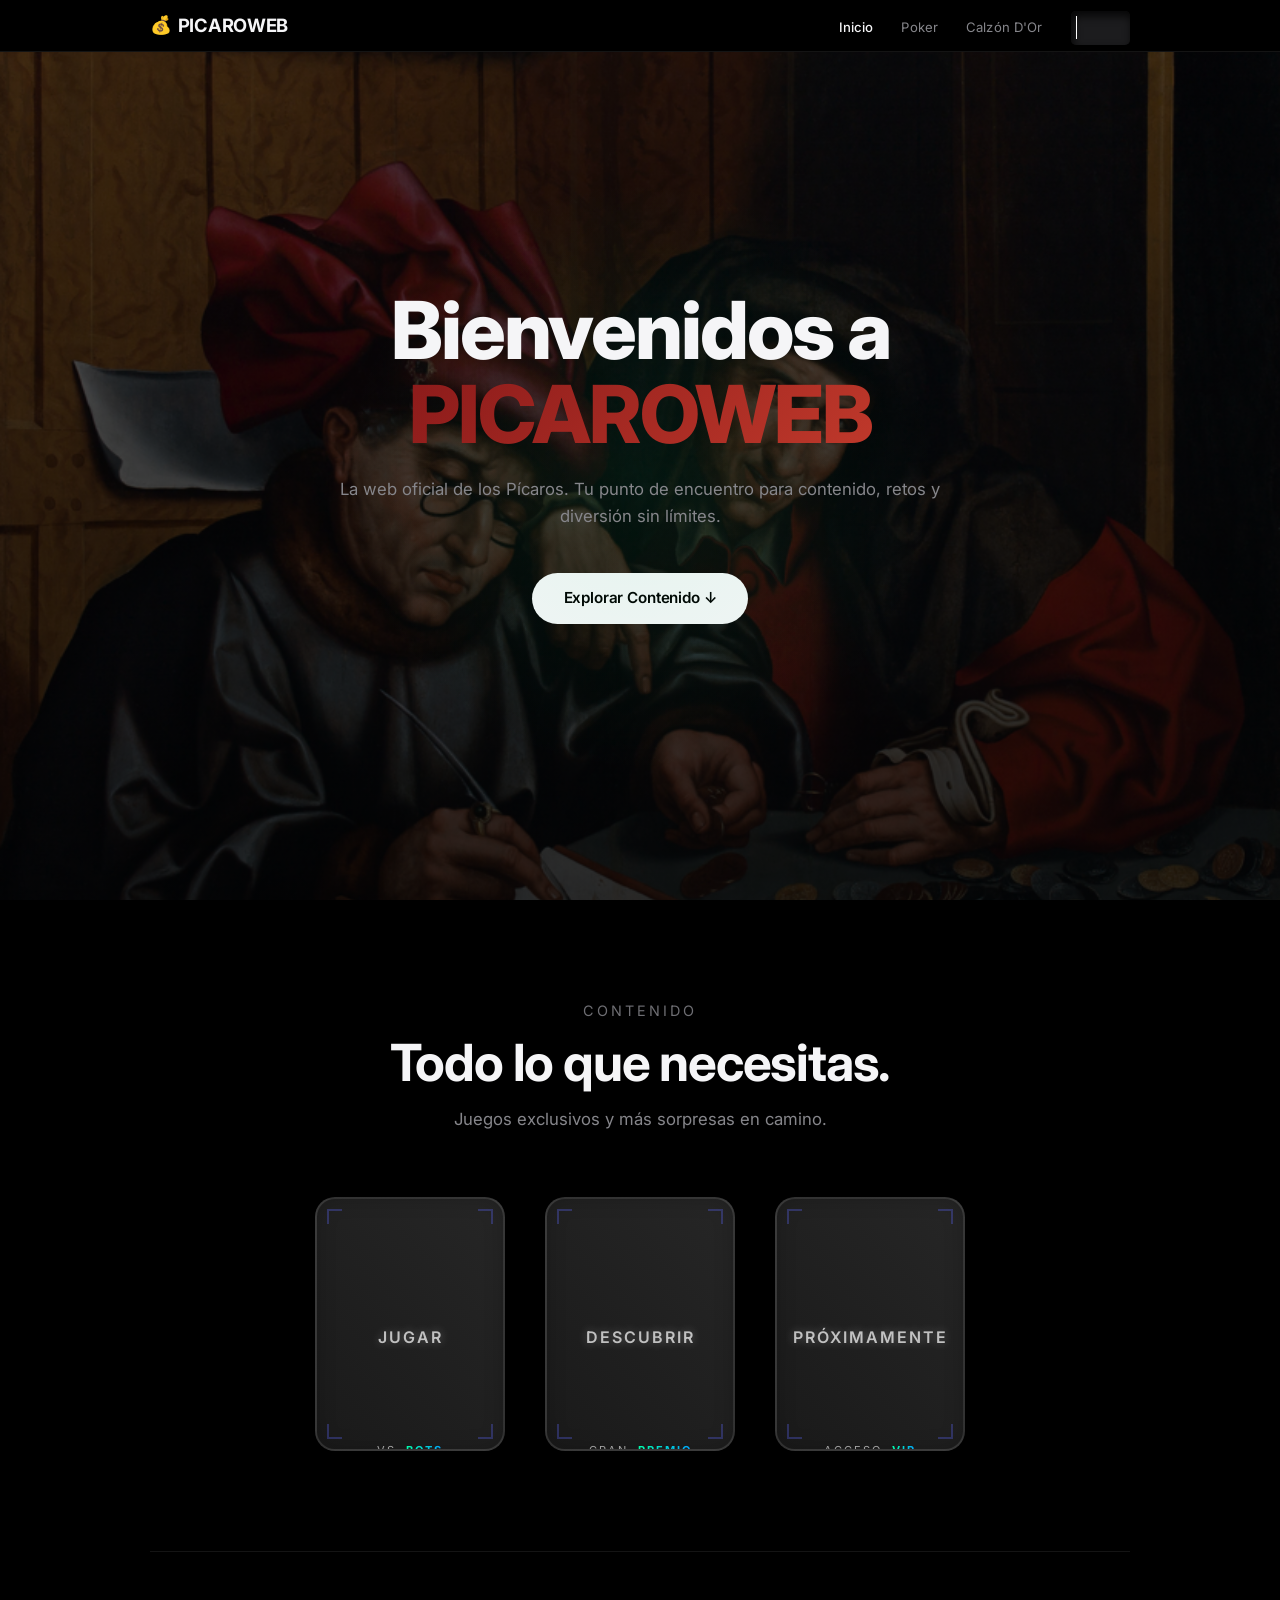
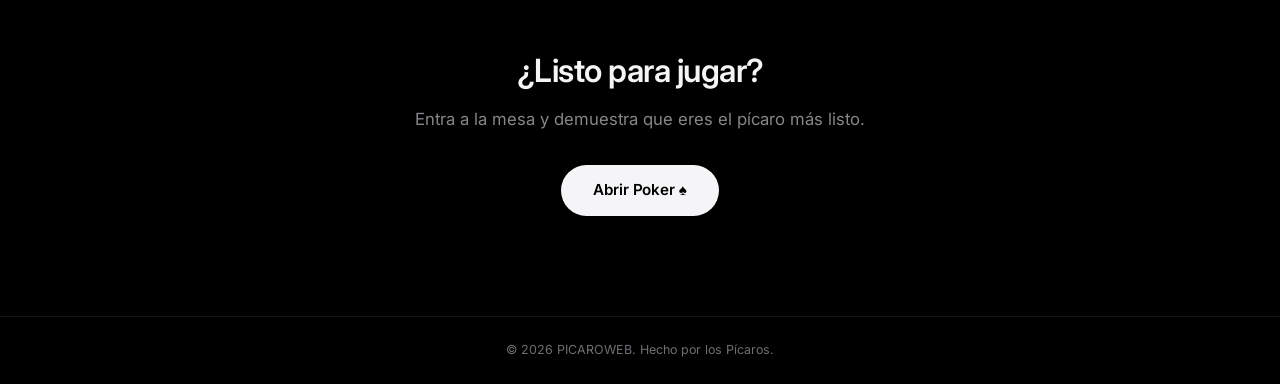
==== commit c787dcaa: "Add files via upload" ====
--- a/index.html
+++ b/index.html
@@ -18,7 +18,6 @@
         <!-- ============ HERO ============ -->
         <section class="hero">
 
-
             <h1 class="headline-xl hero-title">
                 Bienvenidos a<br><span class="accent">PICAROWEB</span>
             </h1>
@@ -45,7 +44,7 @@
                 style="display: flex; flex-wrap: wrap; justify-content: center; gap: 40px; border: none; background: transparent; padding:0;">
 
                 <!-- Poker Card -->
-                <a href="poker.html" class="cyber-container noselect theme-poker" style="text-decoration:none;">
+                <div class="container noselect" onclick="window.location.href='poker.html'" style="cursor: pointer;">
                     <div class="canvas">
                         <div class="tracker tr-1"></div>
                         <div class="tracker tr-2"></div>
@@ -72,30 +71,39 @@
                         <div class="tracker tr-23"></div>
                         <div class="tracker tr-24"></div>
                         <div class="tracker tr-25"></div>
-                        <div class="cyber-card">
-                            <div class="cyber-card-content">
-                                <div class="cyber-card-glare"></div>
-                                <div class="cyber-lines"><span></span><span></span><span></span><span></span></div>
-                                <p class="cyber-prompt">JUGAR AHORA</p>
-                                <div class="cyber-title">POKER<br />HOLD'EM</div>
+                        <div class="card">
+                            <div class="card-content">
+                                <div class="card-glare"></div>
+                                <div class="cyber-lines">
+                                    <span></span><span></span><span></span><span></span>
+                                </div>
+                                <p class="prompt">JUGAR</p>
+                                <div class="title">POKER<br />HOLD'EM</div>
                                 <div class="glowing-elements">
                                     <div class="glow-1"></div>
                                     <div class="glow-2"></div>
                                     <div class="glow-3"></div>
                                 </div>
-                                <div class="cyber-subtitle"><span>CONTRA</span><span class="cyber-highlight">BOTS
-                                        3D</span></div>
-                                <div class="card-particles"><span></span><span></span><span></span>
-                                    <span></span><span></span><span></span></div>
-                                <div class="corner-elements"><span></span><span></span><span></span><span></span></div>
+                                <div class="subtitle">
+                                    <span>VS</span>
+                                    <span class="highlight">BOTS</span>
+                                </div>
+                                <div class="card-particles">
+                                    <span></span><span></span><span></span>
+                                    <span></span><span></span><span></span>
+                                </div>
+                                <div class="corner-elements">
+                                    <span></span><span></span><span></span><span></span>
+                                </div>
                                 <div class="scan-line"></div>
                             </div>
                         </div>
                     </div>
-                </a>
-
-                <!-- Calzon D'Or Card -->
-                <a href="calzondor.html" class="cyber-container noselect theme-calzon" style="text-decoration:none;">
+                </div>
+
+                <!-- Calzon Card -->
+                <div class="container noselect" onclick="window.location.href='calzondor.html'"
+                    style="cursor: pointer;">
                     <div class="canvas">
                         <div class="tracker tr-1"></div>
                         <div class="tracker tr-2"></div>
@@ -122,30 +130,38 @@
                         <div class="tracker tr-23"></div>
                         <div class="tracker tr-24"></div>
                         <div class="tracker tr-25"></div>
-                        <div class="cyber-card">
-                            <div class="cyber-card-content">
-                                <div class="cyber-card-glare"></div>
-                                <div class="cyber-lines"><span></span><span></span><span></span><span></span></div>
-                                <p class="cyber-prompt">DESCUBRIR</p>
-                                <div class="cyber-title">CALZÓN<br />D'OR</div>
+                        <div class="card">
+                            <div class="card-content">
+                                <div class="card-glare"></div>
+                                <div class="cyber-lines">
+                                    <span></span><span></span><span></span><span></span>
+                                </div>
+                                <p class="prompt">DESCUBRIR</p>
+                                <div class="title">CALZÓN<br />D'OR</div>
                                 <div class="glowing-elements">
                                     <div class="glow-1"></div>
                                     <div class="glow-2"></div>
                                     <div class="glow-3"></div>
                                 </div>
-                                <div class="cyber-subtitle"><span>PREMIO</span><span
-                                        class="cyber-highlight">ÉPICO</span></div>
-                                <div class="card-particles"><span></span><span></span><span></span>
-                                    <span></span><span></span><span></span></div>
-                                <div class="corner-elements"><span></span><span></span><span></span><span></span></div>
+                                <div class="subtitle">
+                                    <span>GRAN</span>
+                                    <span class="highlight">PREMIO</span>
+                                </div>
+                                <div class="card-particles">
+                                    <span></span><span></span><span></span>
+                                    <span></span><span></span><span></span>
+                                </div>
+                                <div class="corner-elements">
+                                    <span></span><span></span><span></span><span></span>
+                                </div>
                                 <div class="scan-line"></div>
                             </div>
                         </div>
                     </div>
-                </a>
-
-                <!-- Coming Soon Card 2 -->
-                <div class="cyber-container noselect theme-soon">
+                </div>
+
+                <!-- Soon Card -->
+                <div class="container noselect">
                     <div class="canvas">
                         <div class="tracker tr-1"></div>
                         <div class="tracker tr-2"></div>
@@ -172,22 +188,30 @@
                         <div class="tracker tr-23"></div>
                         <div class="tracker tr-24"></div>
                         <div class="tracker tr-25"></div>
-                        <div class="cyber-card">
-                            <div class="cyber-card-content">
-                                <div class="cyber-card-glare"></div>
-                                <div class="cyber-lines"><span></span><span></span><span></span><span></span></div>
-                                <p class="cyber-prompt">MÁS JUEGOS</p>
-                                <div class="cyber-title">EN<br />ESPERA</div>
+                        <div class="card">
+                            <div class="card-content">
+                                <div class="card-glare"></div>
+                                <div class="cyber-lines">
+                                    <span></span><span></span><span></span><span></span>
+                                </div>
+                                <p class="prompt">PRÓXIMAMENTE</p>
+                                <div class="title">MÁS<br />JUEGOS</div>
                                 <div class="glowing-elements">
                                     <div class="glow-1"></div>
                                     <div class="glow-2"></div>
                                     <div class="glow-3"></div>
                                 </div>
-                                <div class="cyber-subtitle"><span>ACCESO</span><span class="cyber-highlight">VIP</span>
-                                </div>
-                                <div class="card-particles"><span></span><span></span><span></span>
-                                    <span></span><span></span><span></span></div>
-                                <div class="corner-elements"><span></span><span></span><span></span><span></span></div>
+                                <div class="subtitle">
+                                    <span>ACCESO</span>
+                                    <span class="highlight">VIP</span>
+                                </div>
+                                <div class="card-particles">
+                                    <span></span><span></span><span></span>
+                                    <span></span><span></span><span></span>
+                                </div>
+                                <div class="corner-elements">
+                                    <span></span><span></span><span></span><span></span>
+                                </div>
                                 <div class="scan-line"></div>
                             </div>
                         </div>
--- a/css/global.css
+++ b/css/global.css
@@ -687,7 +687,656 @@
     /* Light mode line */
 }
 
-/* ---- CYBER CARD UIVERSE ADAPTED ---- */
+/* From Uiverse.io by 00Kubi */
+.container {
+    position: relative;
+    width: 190px;
+    height: 254px;
+    transition: 200ms;
+}
+
+.container:active {
+    width: 180px;
+    height: 245px;
+}
+
+.card {
+    position: absolute;
+    inset: 0;
+    z-index: 0;
+    display: flex;
+    justify-content: center;
+    align-items: center;
+    border-radius: 20px;
+    transition: 700ms;
+    background: linear-gradient(45deg, #1a1a1a, #262626);
+    border: 2px solid rgba(255, 255, 255, 0.1);
+    overflow: hidden;
+    box-shadow:
+        0 0 20px rgba(0, 0, 0, 0.3),
+        inset 0 0 20px rgba(0, 0, 0, 0.2);
+}
+
+.card-content {
+    position: relative;
+    width: 100%;
+    height: 100%;
+}
+
+.prompt {
+    bottom: 100px;
+    left: 50%;
+    transform: translateX(-50%);
+    z-index: 20;
+    font-size: 16px;
+    font-weight: 600;
+    letter-spacing: 2px;
+    transition: 300ms ease-in-out;
+    position: absolute;
+    text-align: center;
+    color: rgba(255, 255, 255, 0.7);
+    text-shadow: 0 0 10px rgba(255, 255, 255, 0.3);
+}
+
+.title {
+    opacity: 0;
+    transition: 300ms ease-in-out;
+    position: absolute;
+    font-size: 28px;
+    font-weight: 800;
+    letter-spacing: 4px;
+    text-align: center;
+    width: 100%;
+    padding-top: 20px;
+    background-clip: text;
+    -webkit-background-clip: text;
+    background: linear-gradient(45deg, #00ffaa, #00a2ff);
+    -webkit-background-clip: text;
+    -webkit-text-fill-color: transparent;
+    filter: drop-shadow(0 0 15px rgba(0, 255, 170, 0.3));
+}
+
+.subtitle {
+    position: absolute;
+    bottom: 20px;
+    width: 100%;
+    text-align: center;
+    font-size: 11px;
+    letter-spacing: 2px;
+    transform: translateY(30px);
+    color: rgba(255, 255, 255, 0.6);
+}
+
+.highlight {
+    color: #00ffaa;
+    margin-left: 5px;
+    font-weight: bold;
+    background: linear-gradient(90deg, #00ffaa, #00a2ff);
+    background-clip: text;
+    -webkit-background-clip: text;
+    -webkit-text-fill-color: transparent;
+}
+
+.glowing-elements {
+    position: absolute;
+    inset: 0;
+    pointer-events: none;
+}
+
+.glow-1,
+.glow-2,
+.glow-3 {
+    position: absolute;
+    width: 100px;
+    height: 100px;
+    border-radius: 50%;
+    background: radial-gradient(circle at center,
+            rgba(0, 255, 170, 0.3) 0%,
+            transparent 70%);
+    filter: blur(15px);
+    opacity: 0;
+    transition: opacity 0.3s ease;
+}
+
+.glow-1 {
+    top: -20px;
+    left: -20px;
+}
+
+.glow-2 {
+    top: 50%;
+    right: -30px;
+    transform: translateY(-50%);
+}
+
+.glow-3 {
+    bottom: -20px;
+    left: 30%;
+}
+
+.card-particles span {
+    position: absolute;
+    width: 3px;
+    height: 3px;
+    background: #00ffaa;
+    border-radius: 50%;
+    opacity: 0;
+    transition: opacity 0.3s ease;
+}
+
+/* Hover effects */
+.tracker:hover~.card .title {
+    opacity: 1;
+    transform: translateY(-10px);
+}
+
+.tracker:hover~.card .glowing-elements div {
+    opacity: 1;
+}
+
+.tracker:hover~.card .card-particles span {
+    animation: particleFloat 2s infinite;
+}
+
+@keyframes particleFloat {
+    0% {
+        transform: translate(0, 0);
+        opacity: 0;
+    }
+
+    50% {
+        opacity: 1;
+    }
+
+    100% {
+        transform: translate(calc(var(--x, 0) * 30px), calc(var(--y, 0) * 30px));
+        opacity: 0;
+    }
+}
+
+.card-particles span:nth-child(1) {
+    --x: 1;
+    --y: -1;
+    top: 40%;
+    left: 20%;
+}
+
+.card-particles span:nth-child(2) {
+    --x: -1;
+    --y: -1;
+    top: 60%;
+    right: 20%;
+}
+
+.card-particles span:nth-child(3) {
+    --x: 0.5;
+    --y: 1;
+    top: 20%;
+    left: 40%;
+}
+
+.card-particles span:nth-child(4) {
+    --x: -0.5;
+    --y: 1;
+    top: 80%;
+    right: 40%;
+}
+
+.card-particles span:nth-child(5) {
+    --x: 1;
+    --y: 0.5;
+    top: 30%;
+    left: 60%;
+}
+
+.card-particles span:nth-child(6) {
+    --x: -1;
+    --y: 0.5;
+    top: 70%;
+    right: 60%;
+}
+
+.card::before {
+    content: "";
+    background: radial-gradient(circle at center,
+            rgba(0, 255, 170, 0.1) 0%,
+            rgba(0, 162, 255, 0.05) 50%,
+            transparent 100%);
+    filter: blur(20px);
+    opacity: 0;
+    width: 150%;
+    height: 150%;
+    position: absolute;
+    left: 50%;
+    top: 50%;
+    transform: translate(-50%, -50%);
+    transition: opacity 0.3s ease;
+}
+
+.tracker:hover~.card::before {
+    opacity: 1;
+}
+
+.tracker {
+    position: absolute;
+    z-index: 200;
+    width: 100%;
+    height: 100%;
+}
+
+.tracker:hover {
+    cursor: pointer;
+}
+
+.tracker:hover~.card .prompt {
+    opacity: 0;
+}
+
+.tracker:hover~.card {
+    transition: 300ms;
+    filter: brightness(1.1);
+}
+
+.container:hover .card::before {
+    transition: 200ms;
+    content: "";
+    opacity: 80%;
+}
+
+.canvas {
+    perspective: 800px;
+    inset: 0;
+    z-index: 200;
+    position: absolute;
+    display: grid;
+    grid-template-columns: 1fr 1fr 1fr 1fr 1fr;
+    grid-template-rows: 1fr 1fr 1fr 1fr 1fr;
+    gap: 0px 0px;
+    grid-template-areas:
+        "tr-1 tr-2 tr-3 tr-4 tr-5"
+        "tr-6 tr-7 tr-8 tr-9 tr-10"
+        "tr-11 tr-12 tr-13 tr-14 tr-15"
+        "tr-16 tr-17 tr-18 tr-19 tr-20"
+        "tr-21 tr-22 tr-23 tr-24 tr-25";
+}
+
+.tr-1 {
+    grid-area: tr-1;
+}
+
+.tr-2 {
+    grid-area: tr-2;
+}
+
+.tr-3 {
+    grid-area: tr-3;
+}
+
+.tr-4 {
+    grid-area: tr-4;
+}
+
+.tr-5 {
+    grid-area: tr-5;
+}
+
+.tr-6 {
+    grid-area: tr-6;
+}
+
+.tr-7 {
+    grid-area: tr-7;
+}
+
+.tr-8 {
+    grid-area: tr-8;
+}
+
+.tr-9 {
+    grid-area: tr-9;
+}
+
+.tr-10 {
+    grid-area: tr-10;
+}
+
+.tr-11 {
+    grid-area: tr-11;
+}
+
+.tr-12 {
+    grid-area: tr-12;
+}
+
+.tr-13 {
+    grid-area: tr-13;
+}
+
+.tr-14 {
+    grid-area: tr-14;
+}
+
+.tr-15 {
+    grid-area: tr-15;
+}
+
+.tr-16 {
+    grid-area: tr-16;
+}
+
+.tr-17 {
+    grid-area: tr-17;
+}
+
+.tr-18 {
+    grid-area: tr-18;
+}
+
+.tr-19 {
+    grid-area: tr-19;
+}
+
+.tr-20 {
+    grid-area: tr-20;
+}
+
+.tr-21 {
+    grid-area: tr-21;
+}
+
+.tr-22 {
+    grid-area: tr-22;
+}
+
+.tr-23 {
+    grid-area: tr-23;
+}
+
+.tr-24 {
+    grid-area: tr-24;
+}
+
+.tr-25 {
+    grid-area: tr-25;
+}
+
+.tr-1:hover~.card {
+    transition: 125ms ease-in-out;
+    transform: rotateX(20deg) rotateY(-10deg) rotateZ(0deg);
+}
+
+.tr-2:hover~.card {
+    transition: 125ms ease-in-out;
+    transform: rotateX(20deg) rotateY(-5deg) rotateZ(0deg);
+}
+
+.tr-3:hover~.card {
+    transition: 125ms ease-in-out;
+    transform: rotateX(20deg) rotateY(0deg) rotateZ(0deg);
+}
+
+.tr-4:hover~.card {
+    transition: 125ms ease-in-out;
+    transform: rotateX(20deg) rotateY(5deg) rotateZ(0deg);
+}
+
+.tr-5:hover~.card {
+    transition: 125ms ease-in-out;
+    transform: rotateX(20deg) rotateY(10deg) rotateZ(0deg);
+}
+
+.tr-6:hover~.card {
+    transition: 125ms ease-in-out;
+    transform: rotateX(10deg) rotateY(-10deg) rotateZ(0deg);
+}
+
+.tr-7:hover~.card {
+    transition: 125ms ease-in-out;
+    transform: rotateX(10deg) rotateY(-5deg) rotateZ(0deg);
+}
+
+.tr-8:hover~.card {
+    transition: 125ms ease-in-out;
+    transform: rotateX(10deg) rotateY(0deg) rotateZ(0deg);
+}
+
+.tr-9:hover~.card {
+    transition: 125ms ease-in-out;
+    transform: rotateX(10deg) rotateY(5deg) rotateZ(0deg);
+}
+
+.tr-10:hover~.card {
+    transition: 125ms ease-in-out;
+    transform: rotateX(10deg) rotateY(10deg) rotateZ(0deg);
+}
+
+.tr-11:hover~.card {
+    transition: 125ms ease-in-out;
+    transform: rotateX(0deg) rotateY(-10deg) rotateZ(0deg);
+}
+
+.tr-12:hover~.card {
+    transition: 125ms ease-in-out;
+    transform: rotateX(0deg) rotateY(-5deg) rotateZ(0deg);
+}
+
+.tr-13:hover~.card {
+    transition: 125ms ease-in-out;
+    transform: rotateX(0deg) rotateY(0deg) rotateZ(0deg);
+}
+
+.tr-14:hover~.card {
+    transition: 125ms ease-in-out;
+    transform: rotateX(0deg) rotateY(5deg) rotateZ(0deg);
+}
+
+.tr-15:hover~.card {
+    transition: 125ms ease-in-out;
+    transform: rotateX(0deg) rotateY(10deg) rotateZ(0deg);
+}
+
+.tr-16:hover~.card {
+    transition: 125ms ease-in-out;
+    transform: rotateX(-10deg) rotateY(-10deg) rotateZ(0deg);
+}
+
+.tr-17:hover~.card {
+    transition: 125ms ease-in-out;
+    transform: rotateX(-10deg) rotateY(-5deg) rotateZ(0deg);
+}
+
+.tr-18:hover~.card {
+    transition: 125ms ease-in-out;
+    transform: rotateX(-10deg) rotateY(0deg) rotateZ(0deg);
+}
+
+.tr-19:hover~.card {
+    transition: 125ms ease-in-out;
+    transform: rotateX(-10deg) rotateY(5deg) rotateZ(0deg);
+}
+
+.tr-20:hover~.card {
+    transition: 125ms ease-in-out;
+    transform: rotateX(-10deg) rotateY(10deg) rotateZ(0deg);
+}
+
+.tr-21:hover~.card {
+    transition: 125ms ease-in-out;
+    transform: rotateX(-20deg) rotateY(-10deg) rotateZ(0deg);
+}
+
+.tr-22:hover~.card {
+    transition: 125ms ease-in-out;
+    transform: rotateX(-20deg) rotateY(-5deg) rotateZ(0deg);
+}
+
+.tr-23:hover~.card {
+    transition: 125ms ease-in-out;
+    transform: rotateX(-20deg) rotateY(0deg) rotateZ(0deg);
+}
+
+.tr-24:hover~.card {
+    transition: 125ms ease-in-out;
+    transform: rotateX(-20deg) rotateY(5deg) rotateZ(0deg);
+}
+
+.tr-25:hover~.card {
+    transition: 125ms ease-in-out;
+    transform: rotateX(-20deg) rotateY(10deg) rotateZ(0deg);
+}
+
+.noselect {
+    -webkit-touch-callout: none;
+    -webkit-user-select: none;
+    -moz-user-select: none;
+    -ms-user-select: none;
+    user-select: none;
+}
+
+.card-glare {
+    position: absolute;
+    inset: 0;
+    background: linear-gradient(125deg,
+            rgba(255, 255, 255, 0) 0%,
+            rgba(255, 255, 255, 0.05) 45%,
+            rgba(255, 255, 255, 0.1) 50%,
+            rgba(255, 255, 255, 0.05) 55%,
+            rgba(255, 255, 255, 0) 100%);
+    opacity: 0;
+    transition: opacity 300ms;
+}
+
+.card:hover .card-glare {
+    opacity: 1;
+}
+
+.cyber-lines span {
+    position: absolute;
+    background: linear-gradient(90deg,
+            transparent,
+            rgba(92, 103, 255, 0.2),
+            transparent);
+}
+
+.cyber-lines span:nth-child(1) {
+    top: 20%;
+    left: 0;
+    width: 100%;
+    height: 1px;
+    transform: scaleX(0);
+    transform-origin: left;
+    animation: lineGrow 3s linear infinite;
+}
+
+.cyber-lines span:nth-child(2) {
+    top: 40%;
+    right: 0;
+    width: 100%;
+    height: 1px;
+    transform: scaleX(0);
+    transform-origin: right;
+    animation: lineGrow 3s linear infinite 1s;
+}
+
+.cyber-lines span:nth-child(3) {
+    top: 60%;
+    left: 0;
+    width: 100%;
+    height: 1px;
+    transform: scaleX(0);
+    transform-origin: left;
+    animation: lineGrow 3s linear infinite 2s;
+}
+
+.cyber-lines span:nth-child(4) {
+    top: 80%;
+    right: 0;
+    width: 100%;
+    height: 1px;
+    transform: scaleX(0);
+    transform-origin: right;
+    animation: lineGrow 3s linear infinite 1.5s;
+}
+
+.corner-elements span {
+    position: absolute;
+    width: 15px;
+    height: 15px;
+    border: 2px solid rgba(92, 103, 255, 0.3);
+    transition: all 0.3s ease;
+}
+
+.corner-elements span:nth-child(1) {
+    top: 10px;
+    left: 10px;
+    border-right: 0;
+    border-bottom: 0;
+}
+
+.corner-elements span:nth-child(2) {
+    top: 10px;
+    right: 10px;
+    border-left: 0;
+    border-bottom: 0;
+}
+
+.corner-elements span:nth-child(3) {
+    bottom: 10px;
+    left: 10px;
+    border-right: 0;
+    border-top: 0;
+}
+
+.corner-elements span:nth-child(4) {
+    bottom: 10px;
+    right: 10px;
+    border-left: 0;
+    border-top: 0;
+}
+
+.card:hover .corner-elements span {
+    border-color: rgba(92, 103, 255, 0.8);
+    box-shadow: 0 0 10px rgba(92, 103, 255, 0.5);
+}
+
+.scan-line {
+    position: absolute;
+    inset: 0;
+    background: linear-gradient(to bottom,
+            transparent,
+            rgba(92, 103, 255, 0.1),
+            transparent);
+    transform: translateY(-100%);
+    animation: scanMove 2s linear infinite;
+}
+
+@keyframes lineGrow {
+    0% {
+        transform: scaleX(0);
+        opacity: 0;
+    }
+
+    50% {
+        transform: scaleX(1);
+        opacity: 1;
+    }
+
+    100% {
+        transform: scaleX(0);
+        opacity: 0;
+    }
+}
+
+@keyframes scanMove {
+    0% {
+        transform: translateY(-100%);
+    }
+
+    100% {
+        transform: translateY(100%);
+    }
+}
+
 .cyber-container {
     position: relative;
     width: 190px;
@@ -1384,4 +2033,4 @@
     100% {
         transform: translateY(100%);
     }
-}+}
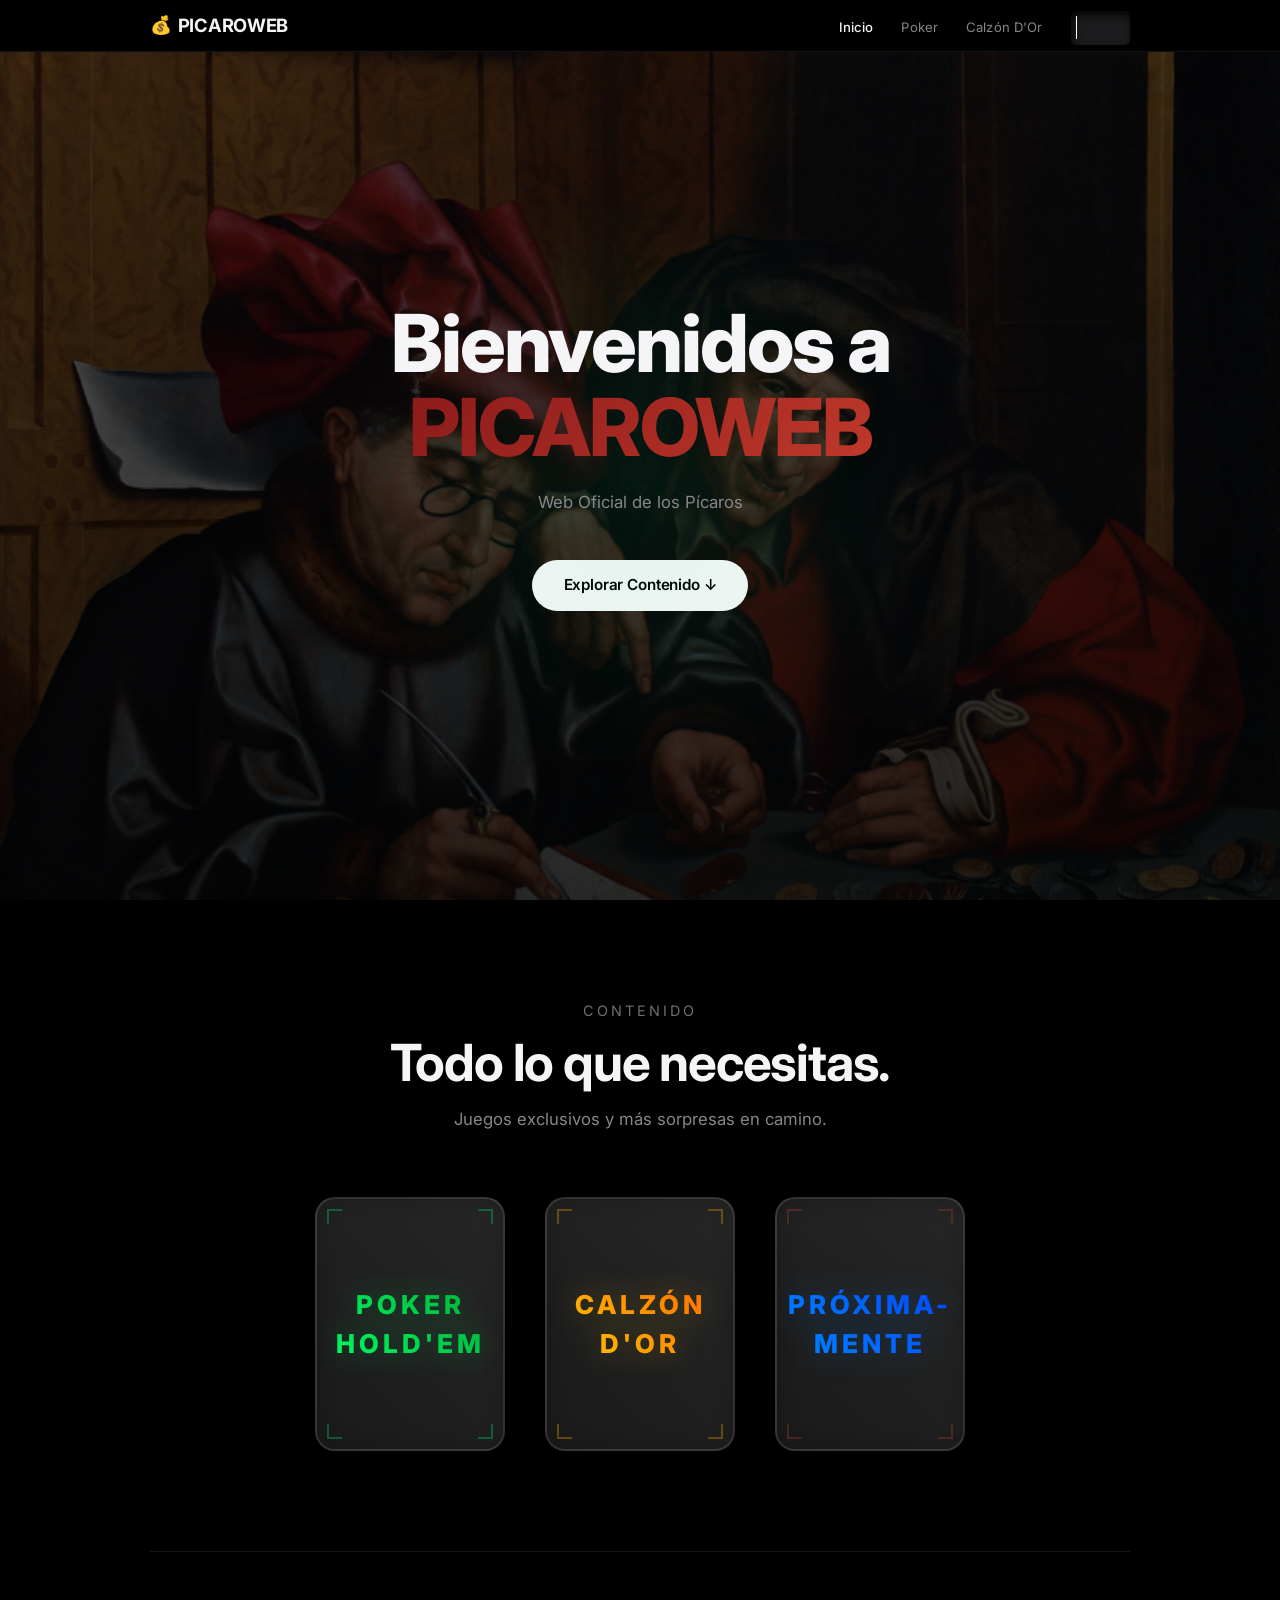
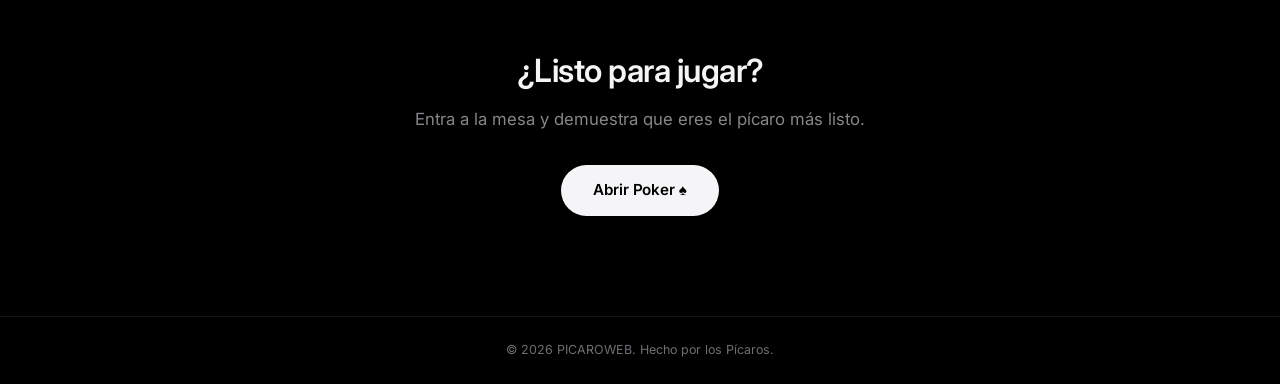
==== commit 6b51d506: "Add files via upload" ====
--- a/index.html
+++ b/index.html
@@ -23,7 +23,7 @@
             </h1>
 
             <p class="body-text hero-subtitle">
-                La web oficial de los Pícaros. Tu punto de encuentro para contenido, retos y diversión sin límites.
+                Web Oficial de los Pícaros
             </p>
 
             <div class="btn-group">
@@ -44,65 +44,7 @@
                 style="display: flex; flex-wrap: wrap; justify-content: center; gap: 40px; border: none; background: transparent; padding:0;">
 
                 <!-- Poker Card -->
-                <div class="container noselect" onclick="window.location.href='poker.html'" style="cursor: pointer;">
-                    <div class="canvas">
-                        <div class="tracker tr-1"></div>
-                        <div class="tracker tr-2"></div>
-                        <div class="tracker tr-3"></div>
-                        <div class="tracker tr-4"></div>
-                        <div class="tracker tr-5"></div>
-                        <div class="tracker tr-6"></div>
-                        <div class="tracker tr-7"></div>
-                        <div class="tracker tr-8"></div>
-                        <div class="tracker tr-9"></div>
-                        <div class="tracker tr-10"></div>
-                        <div class="tracker tr-11"></div>
-                        <div class="tracker tr-12"></div>
-                        <div class="tracker tr-13"></div>
-                        <div class="tracker tr-14"></div>
-                        <div class="tracker tr-15"></div>
-                        <div class="tracker tr-16"></div>
-                        <div class="tracker tr-17"></div>
-                        <div class="tracker tr-18"></div>
-                        <div class="tracker tr-19"></div>
-                        <div class="tracker tr-20"></div>
-                        <div class="tracker tr-21"></div>
-                        <div class="tracker tr-22"></div>
-                        <div class="tracker tr-23"></div>
-                        <div class="tracker tr-24"></div>
-                        <div class="tracker tr-25"></div>
-                        <div class="card">
-                            <div class="card-content">
-                                <div class="card-glare"></div>
-                                <div class="cyber-lines">
-                                    <span></span><span></span><span></span><span></span>
-                                </div>
-                                <p class="prompt">JUGAR</p>
-                                <div class="title">POKER<br />HOLD'EM</div>
-                                <div class="glowing-elements">
-                                    <div class="glow-1"></div>
-                                    <div class="glow-2"></div>
-                                    <div class="glow-3"></div>
-                                </div>
-                                <div class="subtitle">
-                                    <span>VS</span>
-                                    <span class="highlight">BOTS</span>
-                                </div>
-                                <div class="card-particles">
-                                    <span></span><span></span><span></span>
-                                    <span></span><span></span><span></span>
-                                </div>
-                                <div class="corner-elements">
-                                    <span></span><span></span><span></span><span></span>
-                                </div>
-                                <div class="scan-line"></div>
-                            </div>
-                        </div>
-                    </div>
-                </div>
-
-                <!-- Calzon Card -->
-                <div class="container noselect" onclick="window.location.href='calzondor.html'"
+                <div class="container theme-poker noselect" onclick="window.location.href='poker.html'"
                     style="cursor: pointer;">
                     <div class="canvas">
                         <div class="tracker tr-1"></div>
@@ -136,16 +78,16 @@
                                 <div class="cyber-lines">
                                     <span></span><span></span><span></span><span></span>
                                 </div>
-                                <p class="prompt">DESCUBRIR</p>
-                                <div class="title">CALZÓN<br />D'OR</div>
+                                <p class="prompt">JUGAR</p>
+                                <div class="title">POKER<br />HOLD'EM</div>
                                 <div class="glowing-elements">
                                     <div class="glow-1"></div>
                                     <div class="glow-2"></div>
                                     <div class="glow-3"></div>
                                 </div>
                                 <div class="subtitle">
-                                    <span>GRAN</span>
-                                    <span class="highlight">PREMIO</span>
+                                    <span>VS</span>
+                                    <span class="highlight">BOTS</span>
                                 </div>
                                 <div class="card-particles">
                                     <span></span><span></span><span></span>
@@ -160,8 +102,9 @@
                     </div>
                 </div>
 
-                <!-- Soon Card -->
-                <div class="container noselect">
+                <!-- Calzon Card -->
+                <div class="container theme-calzon noselect" onclick="window.location.href='calzondor.html'"
+                    style="cursor: pointer;">
                     <div class="canvas">
                         <div class="tracker tr-1"></div>
                         <div class="tracker tr-2"></div>
@@ -194,8 +137,66 @@
                                 <div class="cyber-lines">
                                     <span></span><span></span><span></span><span></span>
                                 </div>
-                                <p class="prompt">PRÓXIMAMENTE</p>
-                                <div class="title">MÁS<br />JUEGOS</div>
+                                <p class="prompt">DESCUBRIR</p>
+                                <div class="title">CALZÓN<br />D'OR</div>
+                                <div class="glowing-elements">
+                                    <div class="glow-1"></div>
+                                    <div class="glow-2"></div>
+                                    <div class="glow-3"></div>
+                                </div>
+                                <div class="subtitle">
+                                    <span>GRAN</span>
+                                    <span class="highlight">PREMIO</span>
+                                </div>
+                                <div class="card-particles">
+                                    <span></span><span></span><span></span>
+                                    <span></span><span></span><span></span>
+                                </div>
+                                <div class="corner-elements">
+                                    <span></span><span></span><span></span><span></span>
+                                </div>
+                                <div class="scan-line"></div>
+                            </div>
+                        </div>
+                    </div>
+                </div>
+
+                <!-- Soon Card -->
+                <div class="container theme-soon noselect">
+                    <div class="canvas">
+                        <div class="tracker tr-1"></div>
+                        <div class="tracker tr-2"></div>
+                        <div class="tracker tr-3"></div>
+                        <div class="tracker tr-4"></div>
+                        <div class="tracker tr-5"></div>
+                        <div class="tracker tr-6"></div>
+                        <div class="tracker tr-7"></div>
+                        <div class="tracker tr-8"></div>
+                        <div class="tracker tr-9"></div>
+                        <div class="tracker tr-10"></div>
+                        <div class="tracker tr-11"></div>
+                        <div class="tracker tr-12"></div>
+                        <div class="tracker tr-13"></div>
+                        <div class="tracker tr-14"></div>
+                        <div class="tracker tr-15"></div>
+                        <div class="tracker tr-16"></div>
+                        <div class="tracker tr-17"></div>
+                        <div class="tracker tr-18"></div>
+                        <div class="tracker tr-19"></div>
+                        <div class="tracker tr-20"></div>
+                        <div class="tracker tr-21"></div>
+                        <div class="tracker tr-22"></div>
+                        <div class="tracker tr-23"></div>
+                        <div class="tracker tr-24"></div>
+                        <div class="tracker tr-25"></div>
+                        <div class="card">
+                            <div class="card-content">
+                                <div class="card-glare"></div>
+                                <div class="cyber-lines">
+                                    <span></span><span></span><span></span><span></span>
+                                </div>
+                                <p class="prompt">MÁS JUEGOS</p>
+                                <div class="title">PRÓXIMA-<br />MENTE</div>
                                 <div class="glowing-elements">
                                     <div class="glow-1"></div>
                                     <div class="glow-2"></div>
--- a/css/global.css
+++ b/css/global.css
@@ -724,52 +724,61 @@
 }
 
 .prompt {
-    bottom: 100px;
+    bottom: 20px;
     left: 50%;
-    transform: translateX(-50%);
+    transform: translateX(-50%) translateY(20px);
     z-index: 20;
-    font-size: 16px;
-    font-weight: 600;
+    font-size: 14px;
+    font-weight: 800;
     letter-spacing: 2px;
     transition: 300ms ease-in-out;
     position: absolute;
     text-align: center;
-    color: rgba(255, 255, 255, 0.7);
+    color: #fff;
     text-shadow: 0 0 10px rgba(255, 255, 255, 0.3);
+    opacity: 0;
+    white-space: nowrap;
 }
 
 .title {
-    opacity: 0;
+    opacity: 1;
     transition: 300ms ease-in-out;
     position: absolute;
-    font-size: 28px;
+    font-size: 26px;
     font-weight: 800;
     letter-spacing: 4px;
     text-align: center;
     width: 100%;
-    padding-top: 20px;
+    top: 50%;
+    transform: translateY(-50%);
     background-clip: text;
     -webkit-background-clip: text;
     background: linear-gradient(45deg, #00ffaa, #00a2ff);
     -webkit-background-clip: text;
     -webkit-text-fill-color: transparent;
     filter: drop-shadow(0 0 15px rgba(0, 255, 170, 0.3));
+    z-index: 10;
 }
 
 .subtitle {
     position: absolute;
-    bottom: 20px;
+    top: 50%;
     width: 100%;
     text-align: center;
     font-size: 11px;
-    letter-spacing: 2px;
-    transform: translateY(30px);
-    color: rgba(255, 255, 255, 0.6);
+    line-height: 1.6;
+    letter-spacing: 1px;
+    transform: translateY(-50%) scale(0.9);
+    color: rgba(255, 255, 255, 0.8);
+    opacity: 0;
+    transition: 300ms ease-in-out;
+    padding: 0 15px;
+    box-sizing: border-box;
+    z-index: 10;
 }
 
 .highlight {
     color: #00ffaa;
-    margin-left: 5px;
     font-weight: bold;
     background: linear-gradient(90deg, #00ffaa, #00a2ff);
     background-clip: text;
@@ -826,8 +835,19 @@
 
 /* Hover effects */
 .tracker:hover~.card .title {
+    top: 15%;
+    transform: translateY(0);
+    font-size: 20px;
+}
+
+.tracker:hover~.card .subtitle {
     opacity: 1;
-    transform: translateY(-10px);
+    transform: translateY(-50%) scale(1);
+}
+
+.tracker:hover~.card .prompt {
+    opacity: 1;
+    transform: translateX(-50%) translateY(0);
 }
 
 .tracker:hover~.card .glowing-elements div {
@@ -926,10 +946,6 @@
 
 .tracker:hover {
     cursor: pointer;
-}
-
-.tracker:hover~.card .prompt {
-    opacity: 0;
 }
 
 .tracker:hover~.card {
@@ -2033,4 +2049,60 @@
     100% {
         transform: translateY(100%);
     }
-}
+}
+/* --- Theme Poker (Green) --- */
+.container.theme-poker .title, 
+.container.theme-poker .highlight {
+    background: linear-gradient(45deg, #00ff66, #00aa33);
+    -webkit-background-clip: text;
+    background-clip: text;
+    -webkit-text-fill-color: transparent;
+}
+.container.theme-poker .title { filter: drop-shadow(0 0 15px rgba(0, 255, 102, 0.3)); }
+.container.theme-poker .glow-1, 
+.container.theme-poker .glow-2, 
+.container.theme-poker .glow-3 {
+    background: radial-gradient(circle at center, rgba(0, 255, 102, 0.3) 0%, transparent 70%);
+}
+.container.theme-poker .card-particles span { background: #00ff66; }
+.container.theme-poker .card::before {
+    background: radial-gradient(circle at center, rgba(0, 255, 102, 0.1) 0%, rgba(0, 170, 51, 0.05) 50%, transparent 100%);
+}
+
+/* --- Theme Calzon (Gold) --- */
+.container.theme-calzon .title, 
+.container.theme-calzon .highlight {
+    background: linear-gradient(45deg, #ffcc00, #ff6600);
+    -webkit-background-clip: text;
+    background-clip: text;
+    -webkit-text-fill-color: transparent;
+}
+.container.theme-calzon .title { filter: drop-shadow(0 0 15px rgba(255, 204, 0, 0.3)); }
+.container.theme-calzon .glow-1, 
+.container.theme-calzon .glow-2, 
+.container.theme-calzon .glow-3 {
+    background: radial-gradient(circle at center, rgba(255, 204, 0, 0.3) 0%, transparent 70%);
+}
+.container.theme-calzon .card-particles span { background: #ffcc00; }
+.container.theme-calzon .card::before {
+    background: radial-gradient(circle at center, rgba(255, 204, 0, 0.1) 0%, rgba(255, 102, 0, 0.05) 50%, transparent 100%);
+}
+
+/* --- Theme Soon (Blue) --- */
+.container.theme-soon .title, 
+.container.theme-soon .highlight {
+    background: linear-gradient(45deg, #0088ff, #0044ff);
+    -webkit-background-clip: text;
+    background-clip: text;
+    -webkit-text-fill-color: transparent;
+}
+.container.theme-soon .title { filter: drop-shadow(0 0 15px rgba(0, 136, 255, 0.3)); }
+.container.theme-soon .glow-1, 
+.container.theme-soon .glow-2, 
+.container.theme-soon .glow-3 {
+    background: radial-gradient(circle at center, rgba(0, 136, 255, 0.3) 0%, transparent 70%);
+}
+.container.theme-soon .card-particles span { background: #0088ff; }
+.container.theme-soon .card::before {
+    background: radial-gradient(circle at center, rgba(0, 136, 255, 0.1) 0%, rgba(0, 68, 255, 0.05) 50%, transparent 100%);
+}
